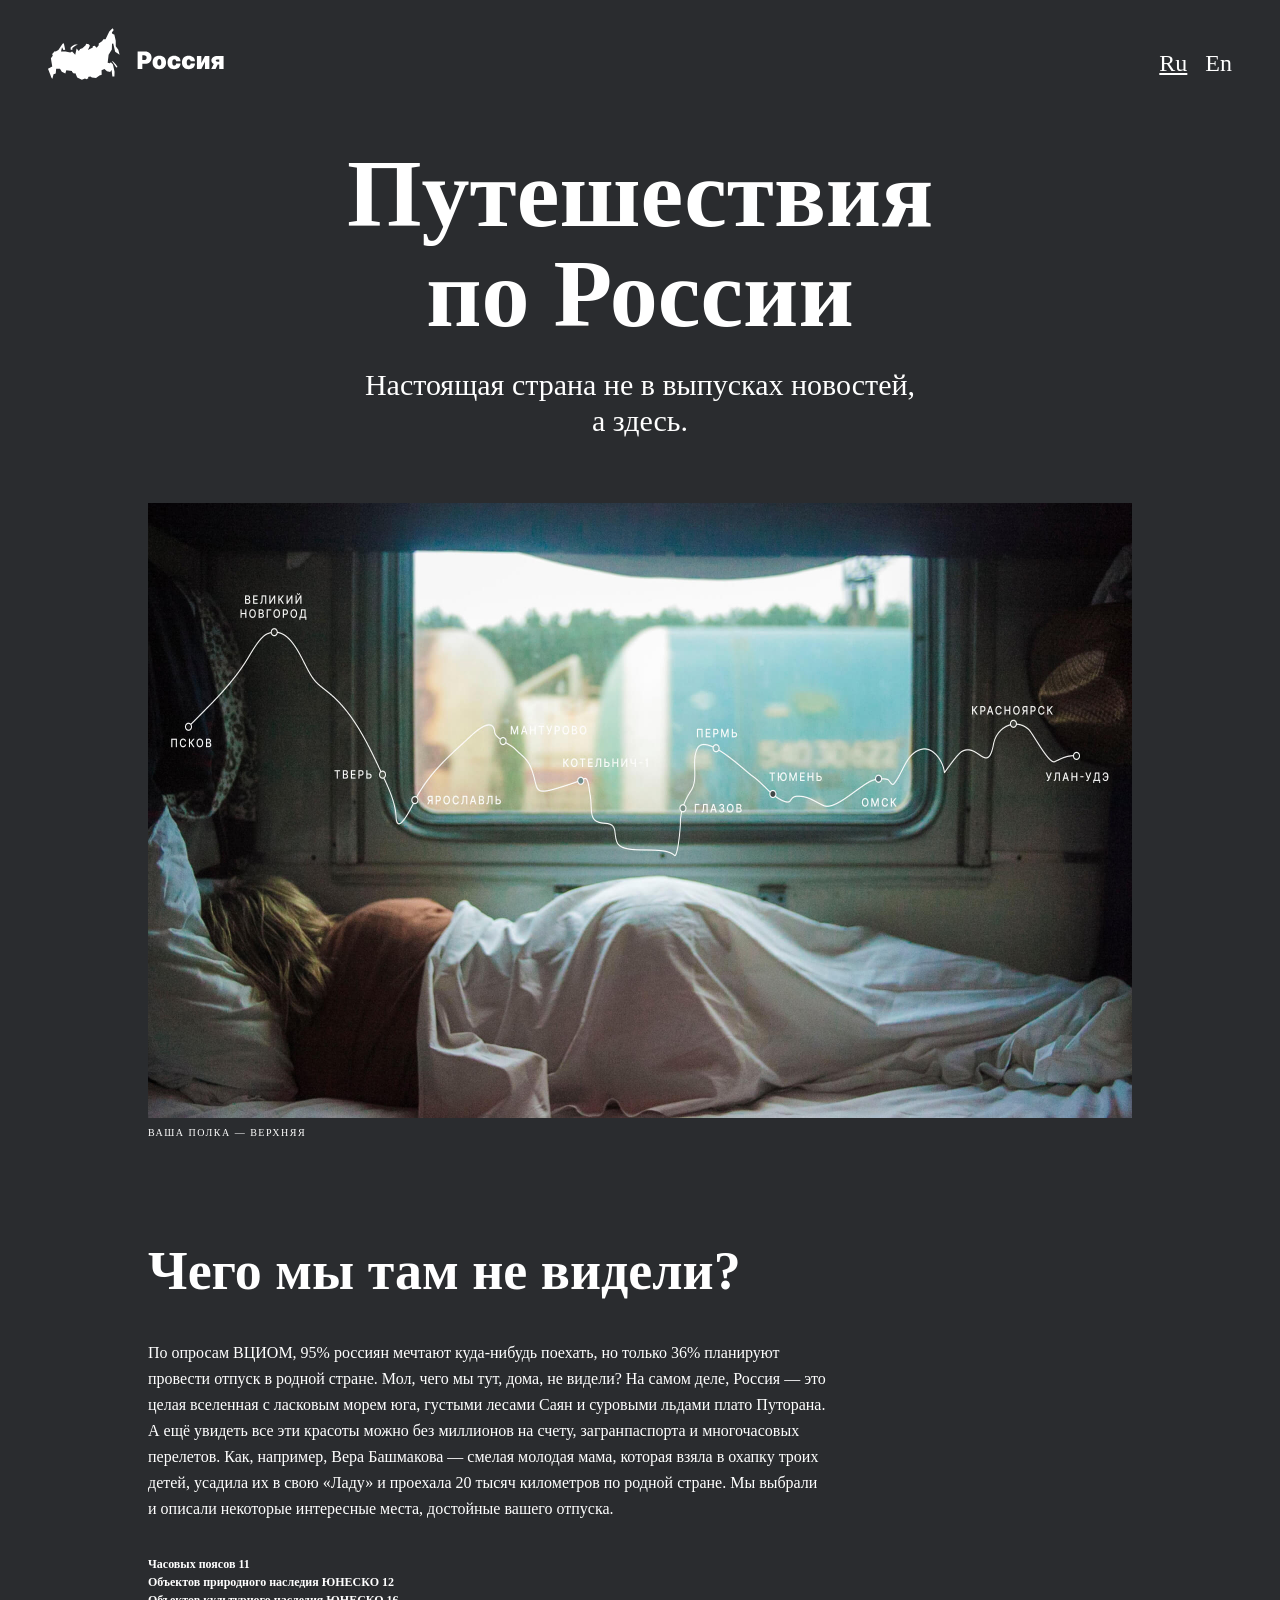
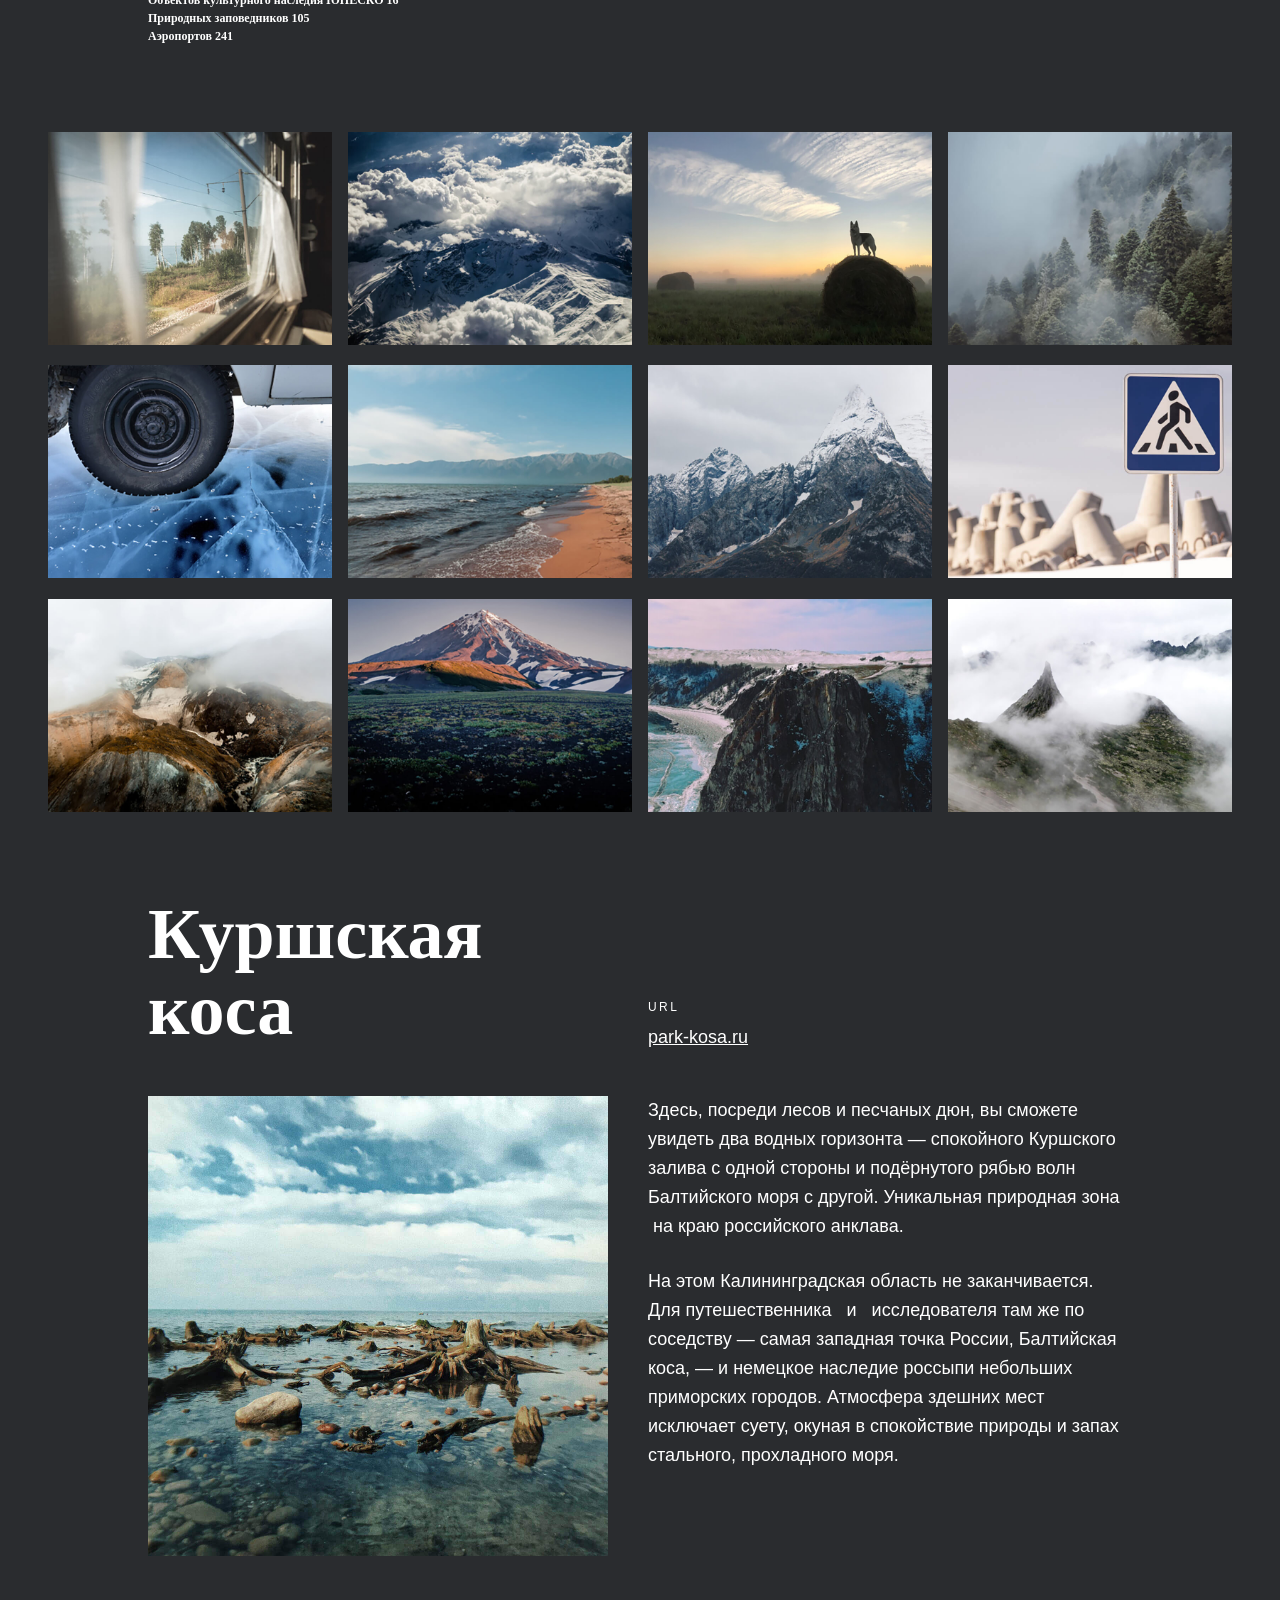
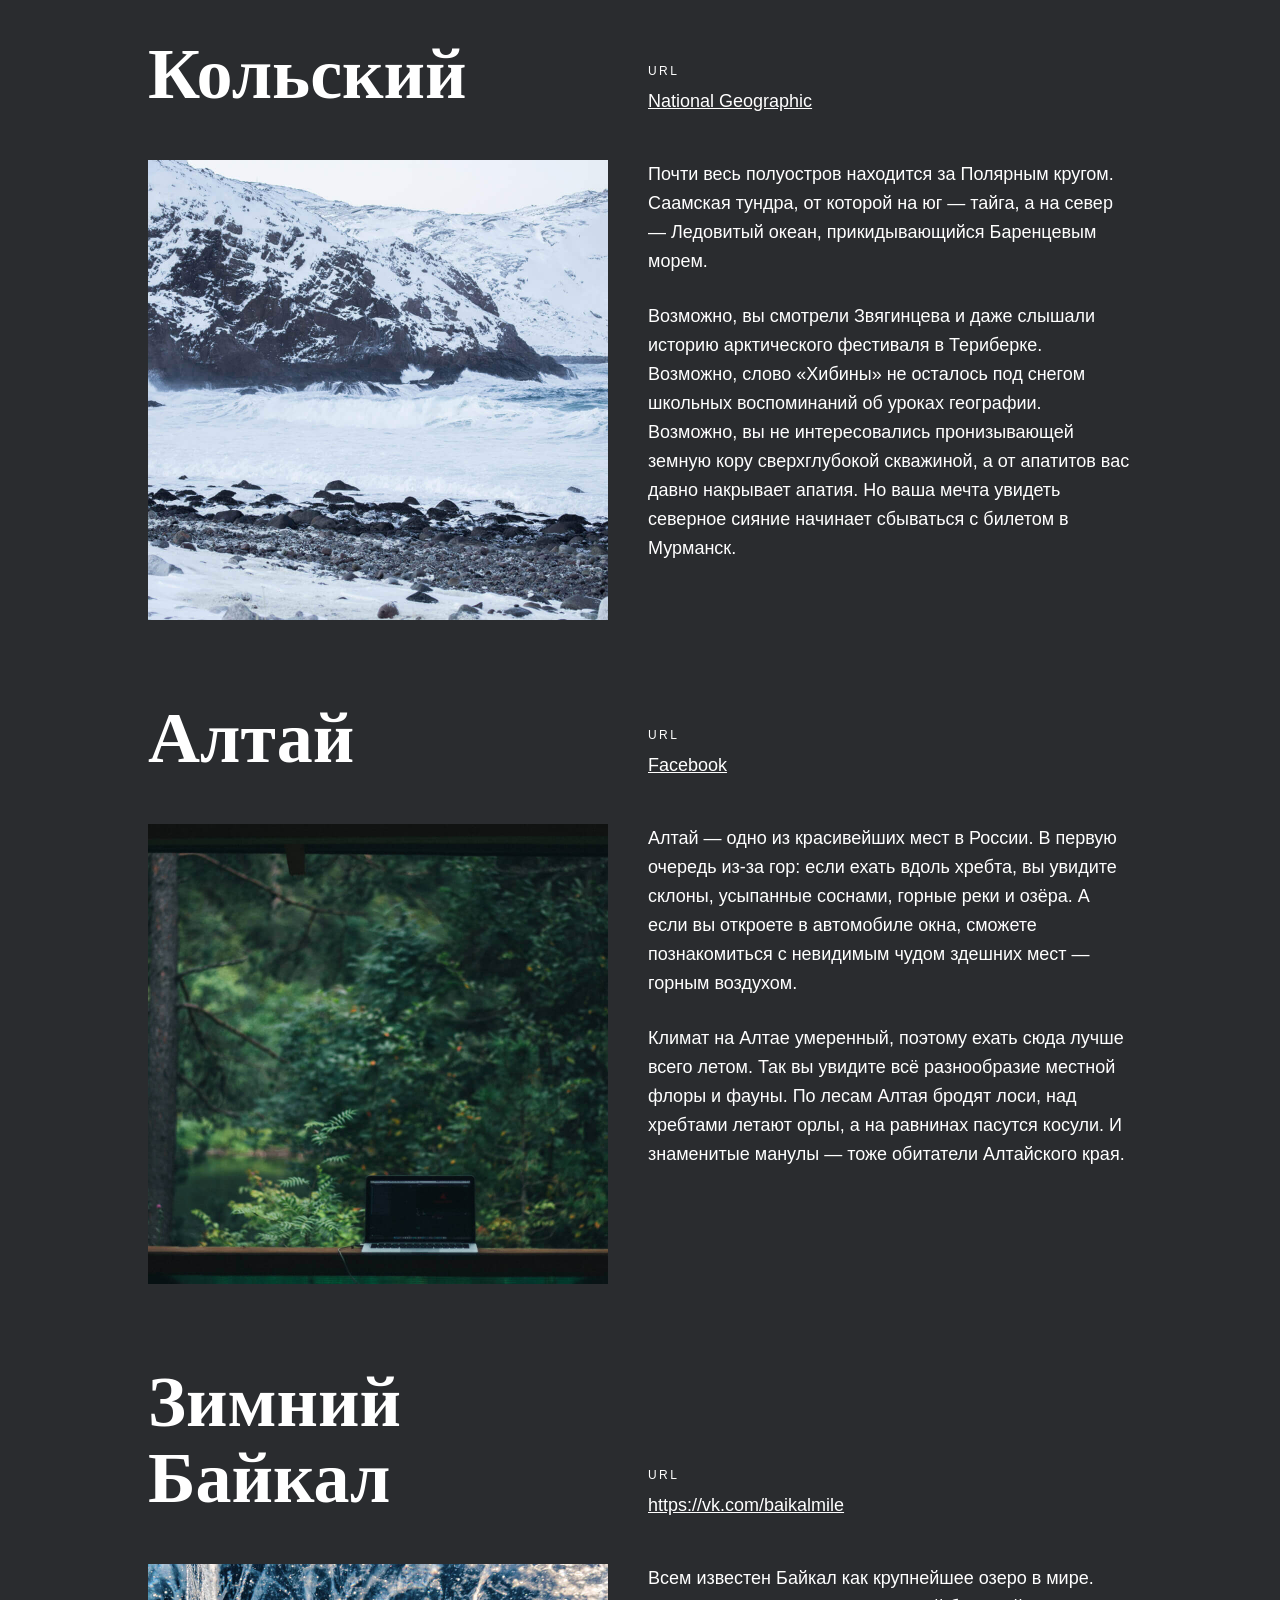
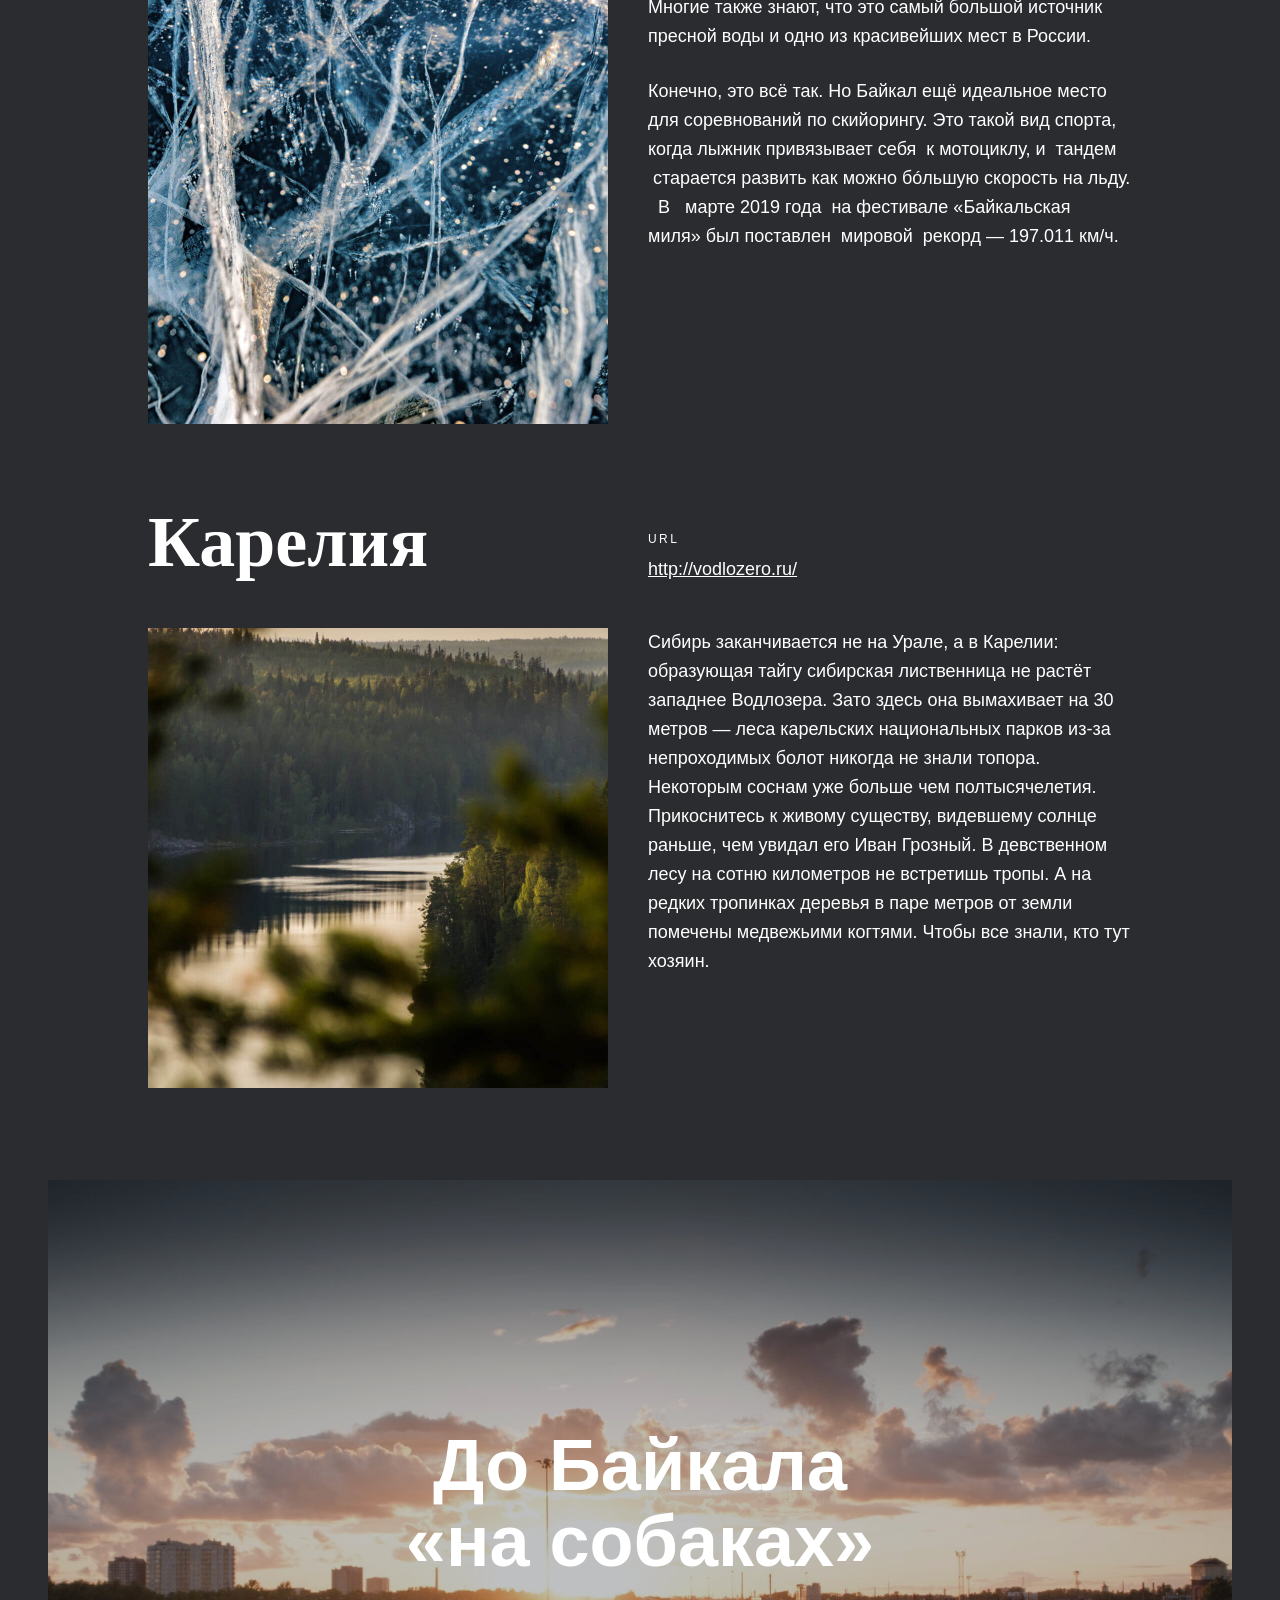
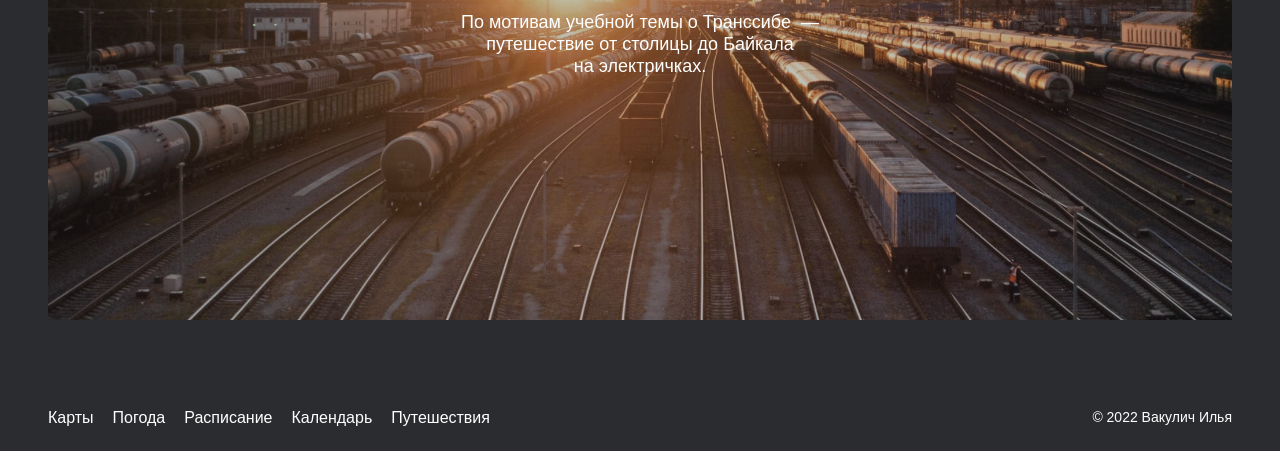
==== index.html @ e418c9c5 "Perenes" ====
<!DOCTYPE html>
<html lang="ru">
<head>
  <meta charset="UTF-8">
  <meta name="viewport" content="width=device-width, initial-scale=1.0">
  <title>Путешествия по России</title>
  <link rel="stylesheet" href="./styles/normalize.css">
  <link rel="stylesheet" href="./pages/index.css">
</head>
<body class="page">
  <header class="header">
    <img class="header__logo" alt="Лого" src="./images/header-logo.svg">
    <p class="header__lang-link header__lang-link_activate">Ru</p>
    <p class="header__lang-link">En</p>
  </header>
  <div class="lead">
    <h1 class="lead__title">Путешествия по&nbsp;России</h1>
    <h2 class="lead__subtitle">Настоящая страна не&nbsp;в&nbsp;выпусках новостей, а&nbsp;здесь.</h2>
    <img  class="lead__image" alt="Женщина в плацкарте" src="./images/lead-polka.jpg">
    <p class="lead__caption">ваша полка — верхняя</p>
  </div>
  <div class="intro">
    <h2 class="intro__title">Чего мы&nbsp;там не&nbsp;видели?</h2>
    <p class="intro__text">
      По&nbsp;опросам ВЦИОМ, 95% россиян мечтают куда-нибудь поехать, но&nbsp;только&nbsp;36% планируют провести отпуск в&nbsp;родной стране. Мол, чего мы&nbsp;тут, дома, не&nbsp;видели? На&nbsp;самом деле, Россия&nbsp;&mdash; это целая
      вселенная с&nbsp;ласковым морем юга, густыми лесами Саян и&nbsp;суровыми льдами плато Путорана. А&nbsp;ещё увидеть все эти красоты можно без миллионов на&nbsp;счету, загранпаспорта и&nbsp;многочасовых перелетов. Как, например, Вера Башмакова&nbsp;&mdash; смелая молодая мама, которая взяла в&nbsp;охапку троих детей,
      усадила их&nbsp;в&nbsp;свою &laquo;Ладу&raquo; и&nbsp;проехала 20&nbsp;тысяч километров по&nbsp;родной стране. Мы&nbsp;выбрали и&nbsp;описали некоторые интересные места, достойные вашего отпуска.
    </p>
    <ul class="intro__list">
      <li><span class="intro__list intro__list_bold">Часовых поясов</span> 11</li>
      <li><span class="intro__list  intro__list_bold">Объектов природного наследия ЮНЕСКО</span> 12</li>
      <li><span class="intro__list  intro__list_bold">Объектов культурного наследия ЮНЕСКО</span> 16</li>
      <li><span class="intro__list  intro__list_bold">Природных заповедников</span> 105</li>
      <li><span class="intro__list  intro__list_bold">Аэропортов</span> 241</li>
    </ul>
  </div>
  <section>
    <ul class="photo-grid">
    <li>
      <img class="photo-grid__item" alt="Вид из окна" src="./images/photo-grid-train.jpg">
    </li>
    <li>
      <img class="photo-grid__item" alt="Горы" src="./images/photo-grid-atharva-tulsi.jpg">
    </li>
    <li>
      <img class="photo-grid__item" alt="Пёс на сене" src="./images/photo-grid-tuman.jpg">
    </li>
    <li>
      <img class="photo-grid__item" alt="Деревья в тумане" src="./images/photo-grid-sochi.jpg">
    </li>
    <li>
      <img class="photo-grid__item" alt="Колесо на льду" src="./images/photo-grid-arisa.jpg">
    </li>
    <li>
      <img class="photo-grid__item" alt="Пляж" src="./images/photo-grid-baikal.jpg">
    </li>
    <li>
      <img class="photo-grid__item" alt="Снежные горы" src="./images/photo-grid-elbrus.jpg">
    </li>
    <li>
      <img class="photo-grid__item" alt="Знак" src="./images/photo-grid-kondratiev.jpg">
    </li>
    <li>
      <img class="photo-grid__item" alt="Равнина в тумане" src="./images/photo-grid-kamchatka-1.jpg">
    </li>
    <li>
      <img class="photo-grid__item" alt="Вид на гору и плантацию" src="./images/photo-grid-kamchatka-2.jpg">
    </li>
    <li>
      <img class="photo-grid__item" alt="Гора с пляжем" src="./images/photo-grid-baikal-2.jpg">
    </li>
    <li>
      <img class="photo-grid__item" alt="Затуманеные горы" src="./images/photo-grid-ergaki.jpg">
    </li>
  </ul>
  </section>
  <section> 
    <ul class="places">       
      <li class="place">
        <h2 class="place__title">Куршская&nbsp; коса</h2>
        <img class="place__image" alt="Коса" src="./images/place-kosa.jpg">
        <div class="place__website">
          <p class="place__url-heading">
            URL
          </p>
          <a class="place__link" href="http://park-kosa.ru">park-kosa.ru</a>
        </div>
        <div class="place__paragraph">
        <p class="place__text">
          Здесь, посреди лесов и песчаных дюн, вы  сможете увидеть два водных горизонта &mdash; спокойного Куршского залива с  одной стороны 
          и  подёрнутого рябью волн Балтийского моря 
          с  другой. Уникальная природная зона &nbsp;на краю российского анклава.
        </p>
        <p class="place__text">
          На этом Калининградская область не  заканчивается.&nbsp; Для путешественника 
          &nbsp; и &nbsp; исследователя там  же по  соседству &mdash; самая западная точка России, Балтийская коса, &mdash; 
          и  немецкое наследие россыпи небольших приморских городов. Атмосфера здешних мест исключает суету, окуная в  спокойствие природы 
          и  запах стального, прохладного моря.
        </p>
        </div>
      </li>
      <li class="place">
        <h2 class="place__title">Кольский</h2>
        <img class="place__image" alt="Кольский" src="./images/place-kolsky.jpg">
        <div class="place__website">
          <p class="place__url-heading">
            URL
          </p>
          <a class="place__link" href="https://yourshot.nationalgeographic.com/photos/?keywords=kolskiy">National Geographic</a>
        </div>
        <div class="place__paragraph">
        <p class="place__text">
          Почти весь полуостров находится за Полярным кругом. Саамская тундра, от которой на юг &mdash; 
          тайга, а на север &mdash; Ледовитый океан, прикидывающийся Баренцевым морем.
        </p>
        <p class="place__text">
          Возможно, вы смотрели Звягинцева и даже слышали историю арктического фестиваля в Териберке.
          Возможно, слово &laquo;Хибины&raquo; не осталось под снегом школьных воспоминаний об уроках географии.
          Возможно, вы не интересовались пронизывающей земную кору сверхглубокой скважиной, а от апатитов вас давно накрывает апатия.
          Но ваша мечта увидеть северное сияние начинает сбываться с билетом
          в Мурманск.
        </p>
        </div>
      </li>
      <li class="place">
        <h2 class="place__title">Алтай</h2>
        <img class="place__image" alt="Алтай" src="./images/place-altai.jpg">
        <div class="place__website">
        <p class="place__url-heading">
      URL
        </p>
        <a class="place__link" href="https://www.facebook.com/vera.bashmakova/posts/10156011613718822">Facebook</a>
      </div>
      <div class="place__paragraph">
        <p class="place__text">
          Алтай &mdash; одно из красивейших мест в России. 
          В первую очередь из-за гор: если ехать вдоль хребта, вы увидите склоны, усыпанные соснами, горные реки и озёра.
          А если вы откроете в автомобиле окна, сможете познакомиться с невидимым чудом здешних мест &mdash; горным воздухом.
        </p>
        <p class="place__text">
          Климат на Алтае умеренный, поэтому ехать сюда лучше всего летом.
          Так вы увидите всё разнообразие местной флоры и фауны. По лесам Алтая бродят лоси, над хребтами летают орлы, а на равнинах пасутся косули.
          И знаменитые манулы &mdash; тоже обитатели Алтайского края.
        </p>
      </div>
      </li>
      <li class="place">
        <h2 class="place__title">Зимний Байкал</h2>
        <img class="place__image" alt="Зимний Байкал" src="./images/place-winter-baikal.jpg">
        <div class="place__website">
          <p class="place__url-heading">
            URL
          </p>
          <a class="place__link" href="https://vk.com/baikalmile">https://vk.com/baikalmile</a>
        </div>
        <div class="place__paragraph">
        <p class="place__text">
          Всем известен Байкал как крупнейшее озеро 
          в мире. Многие также знают, что это самый большой источник пресной воды и одно 
          из красивейших мест в России.
        </p>
        <p class="place__text">
          Конечно, это всё так. Но Байкал ещё идеальное место для соревнований по скийорингу.
          Это такой вид спорта, когда лыжник привязывает себя&nbsp; к мотоциклу, и &nbsp;тандем &nbsp;старается развить как можно б&oacute;льшую скорость на льду.
          &nbsp; В &nbsp; марте 2019 года &nbsp;на фестивале &laquo;Байкальская&nbsp; миля&raquo; был поставлен &nbsp;мировой&nbsp; рекорд &mdash; 197.011 км/ч.
        </p>
        </div>
      </li>
      <li class="place">
        <h2 class="place__title">Карелия</h2>
        <img class="place__image" alt="Карелия" src="./images/place-karelia.jpg">
        <div class="place__website">
          <p class="place__url-heading">
           URL
        </p>
        <a class="place__link" href="http://vodlozero.ru">http://vodlozero.ru/</a>
        </div>
        <div class="place__paragraph">
        <p class="place__text">
          Сибирь заканчивается не на Урале, а в Карелии: образующая тайгу сибирская лиственница не растёт западнее Водлозера. Зато здесь она вымахивает на 30 метров &mdash; леса карельских национальных парков из-за непроходимых болот никогда не знали топора. Некоторым соснам уже больше чем полтысячелетия. Прикоснитесь к живому существу, видевшему солнце раньше, чем увидал его Иван Грозный. 
          В девственном лесу на сотню километров не встретишь тропы. А на редких тропинках деревья 
          в паре метров от земли помечены медвежьими когтями. Чтобы все знали, кто тут хозяин.
        </p>
        </div>
      </li>
    </ul>
  </section>
  <section class="cover">
    <h2 class="cover__title">
      <a class="cover__link" href="https://stampsy.com/na-elektrichkakh-do-baikala">
      До&nbsp;Байкала &laquo;на&nbsp;собаках&raquo;</a>
    </h2>
    <p class="cover__subtitle">
      По&nbsp;мотивам учебной темы о&nbsp;Транссибе&nbsp; &mdash;путешествие от&nbsp;столицы до&nbsp;Байкала на&nbsp;электричках.
    </p>
  </section>
  <footer>
    <nav class="footer">
        <a class="footer__link" href="https://yandex.ru/maps">Карты</a>
        <a class="footer__link" href="https://yandex.ru/pogoda">Погода</a>
        <a class="footer__link" href="https://rasp.yandex.ru">Расписание</a>
        <a class="footer__link" href="https://calendar.yandex.ru">Календарь</a>
        <a class="footer__link" href="https://travel.yandex.ru">Путешествия</a>
        <p class="footer__copyright">&copy; 2022 Вакулич Илья</p>
    </nav>
  </footer>
</body>
</html>
---- pages/index.css ----
@import url(../vendor/normalize.css);
@import url(../fonts/fonts.css);
@import url(../blocks/page/page.css);
@import url(../blocks/header/header.css);
@import url(../blocks/header/__logo/header__logo.css);
@import url(../blocks/header/__lang-link/header__lang-link.css);
@import url(../blocks/lead/lead.css);
@import url(../blocks/lead/__title/lead__title.css);
@import url(../blocks/lead/__subtitle/lead__subtitle.css);
@import url(../blocks/lead/__image/lead__image.css);
@import url(../blocks/lead/__caption/lead__caption.css);
@import url(../blocks/intro/intro.css);
@import url(../blocks/intro/__list/intro__list.css);
@import url(../blocks/intro/__list/_bold/intro__list_bold.css);
@import url(../blocks/intro/__text/intro__text.css);
@import url(../blocks/intro/__title/intro__title.css);
@import url(../blocks/photo-grid/photo-grid.css);
@import url(../blocks/photo-grid/__item/photo-grid__item.css);
@import url(../blocks/places/places.css);
@import url(../blocks/places/place/place.css);
@import url(../blocks/places/place/__title/place__title.css);
@import url(../blocks/places/place/__website/place__website.css);
@import url(../blocks/places/place/__url-heading/place__url-heading.css);
@import url(../blocks/places/place/__link/place__link.css);
@import url(../blocks/places/place/__paragraph/place__paragraph.css);
@import url(../blocks/places/place/__text/place__text.css);
@import url(../blocks/places/place/__image/place__image.css);
@import url(../blocks/cover/cover.css);
@import url(../blocks/cover/__title/cover__title.css);
@import url(../blocks/cover/__subtitle/cover__subtitle.css);
@import url(../blocks/cover/__link/cover__link.css);
@import url(../blocks/footer/footer.css);
@import url(../blocks/footer/__copyright/footer__copyright.css);
@import url(../blocks/footer/__link/footer__link.css);
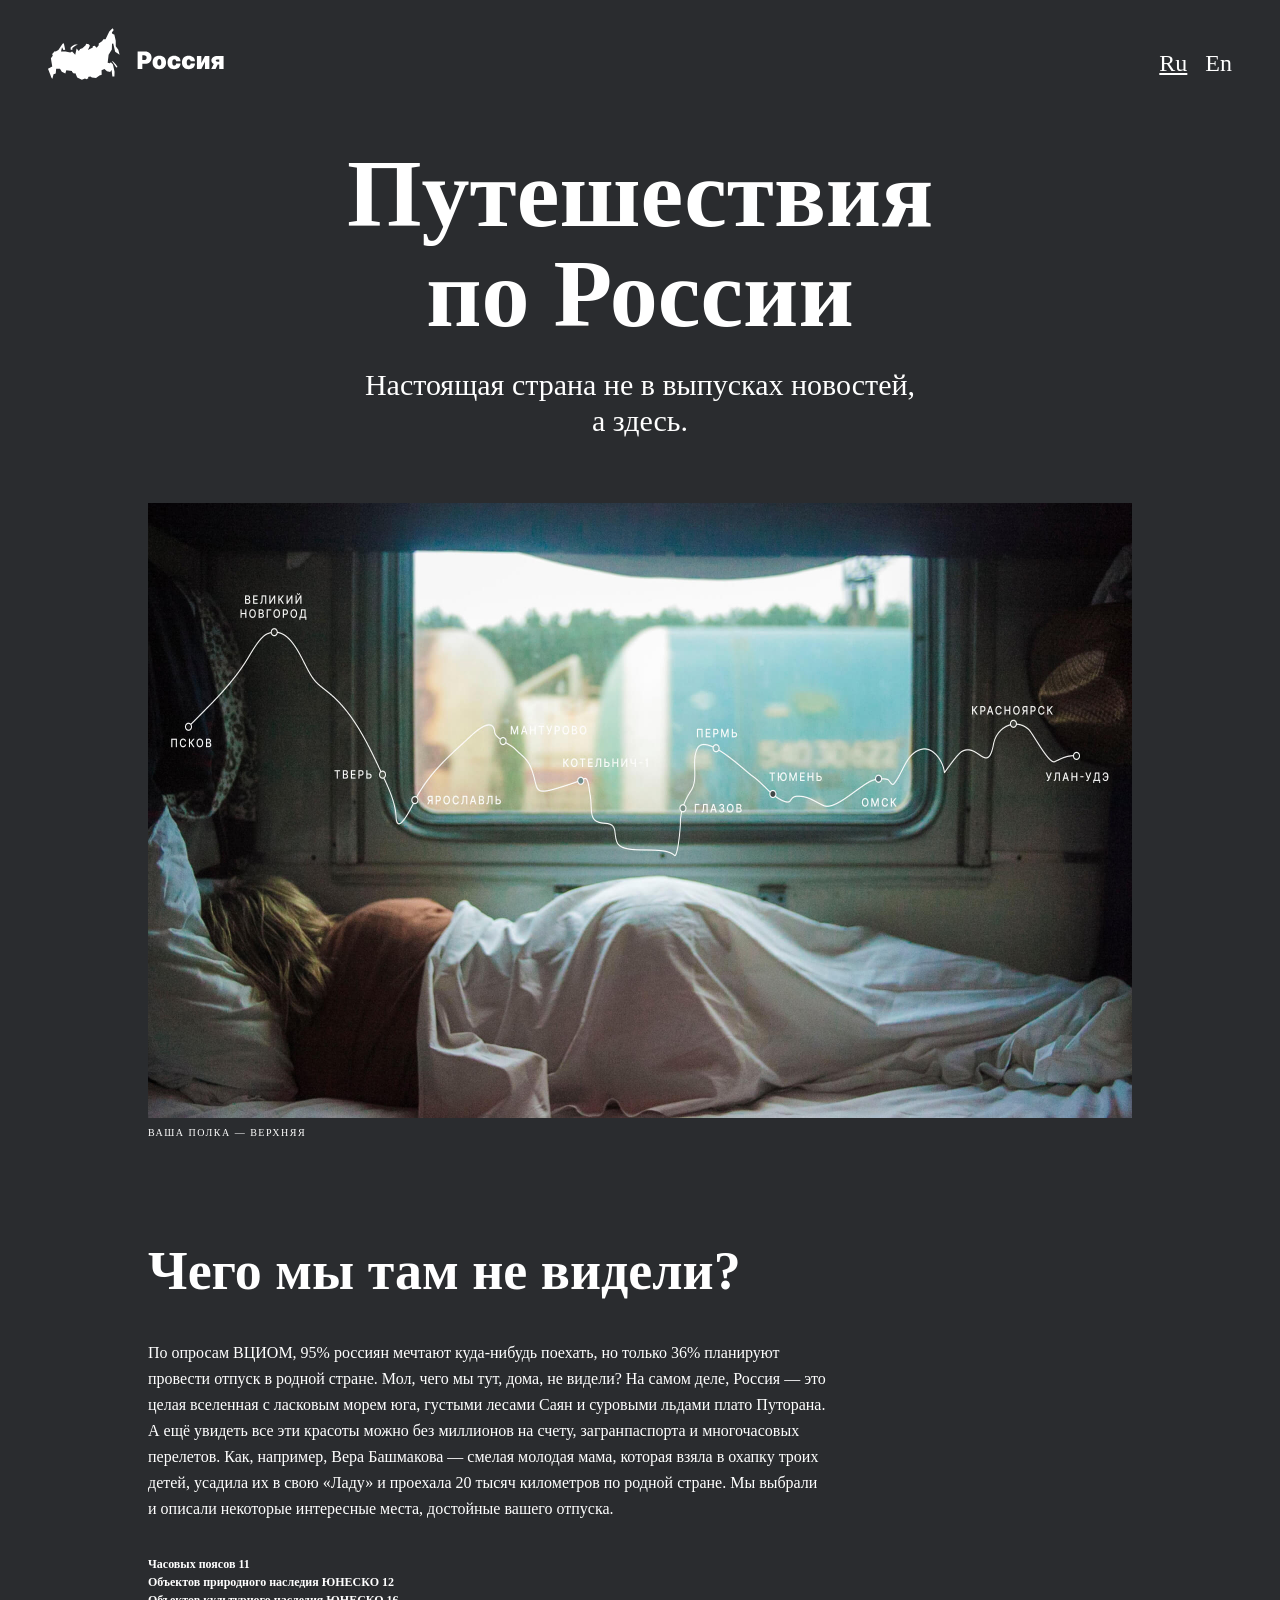
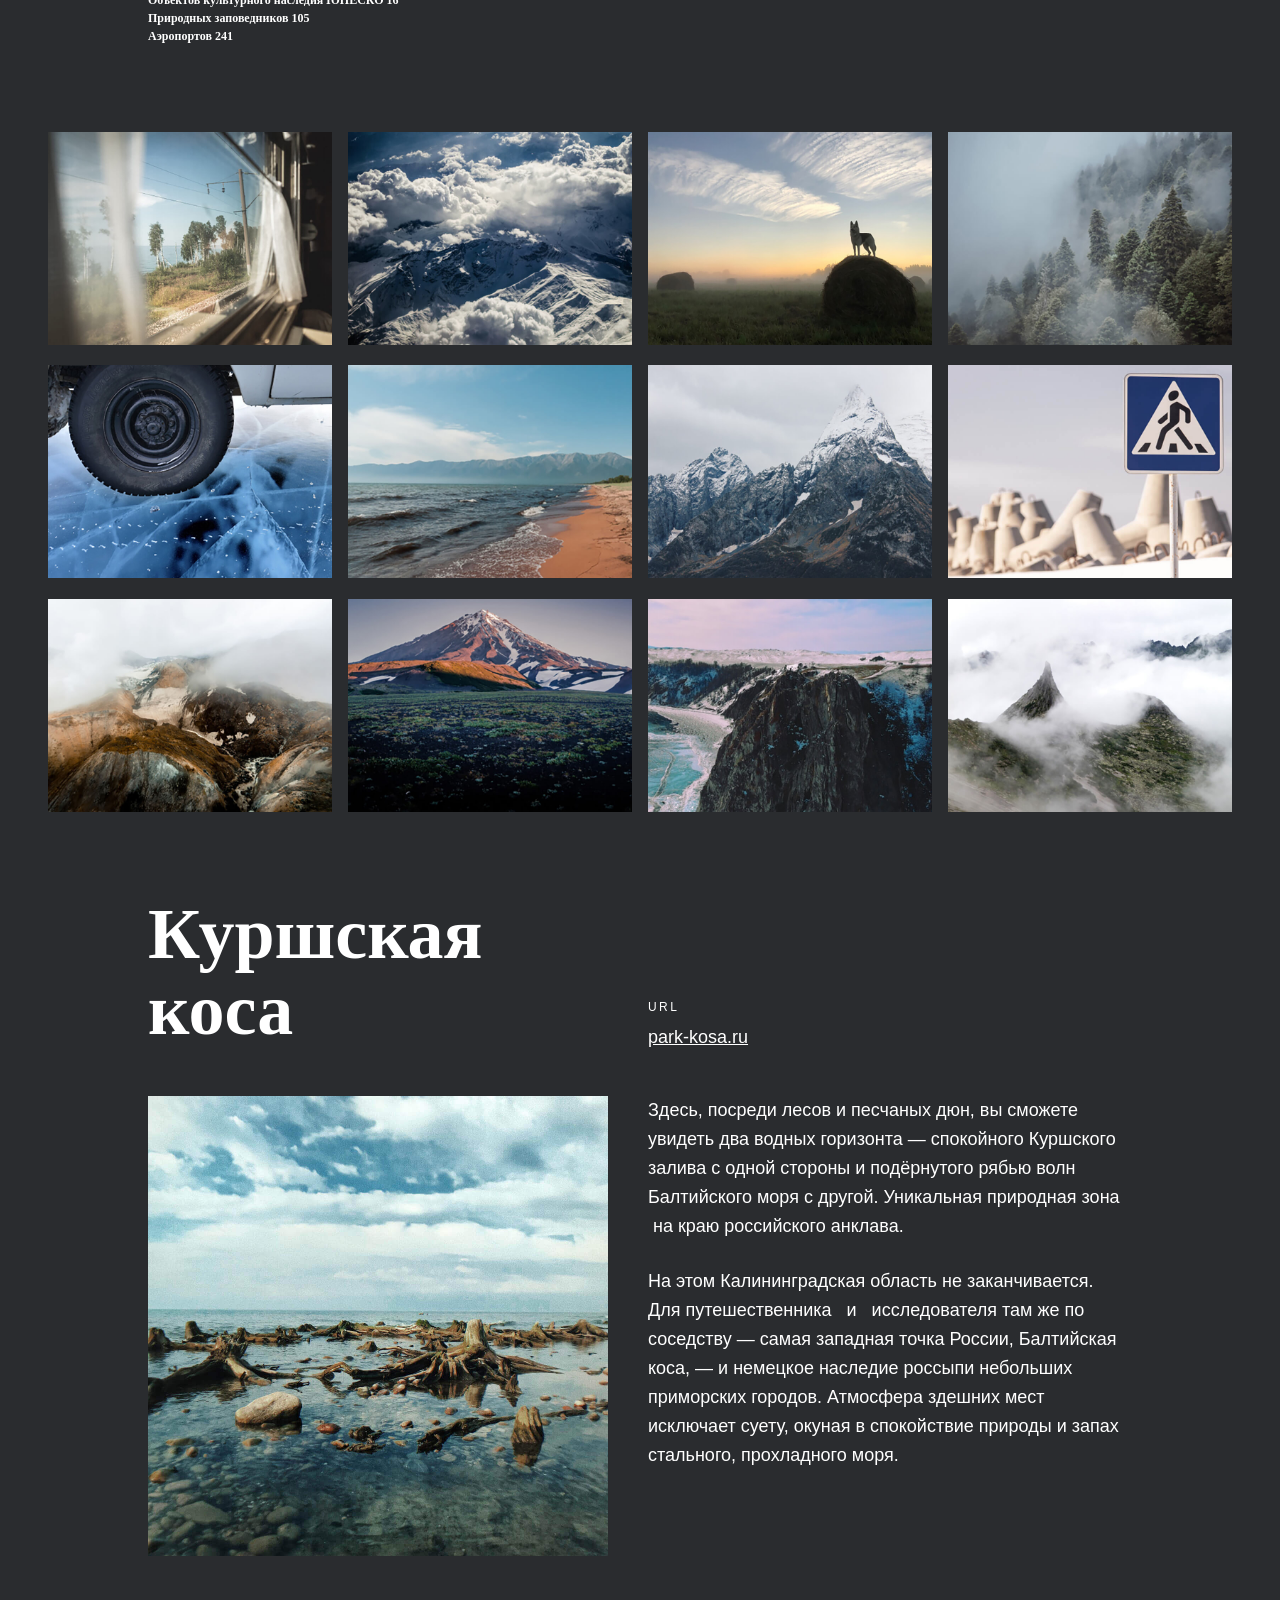
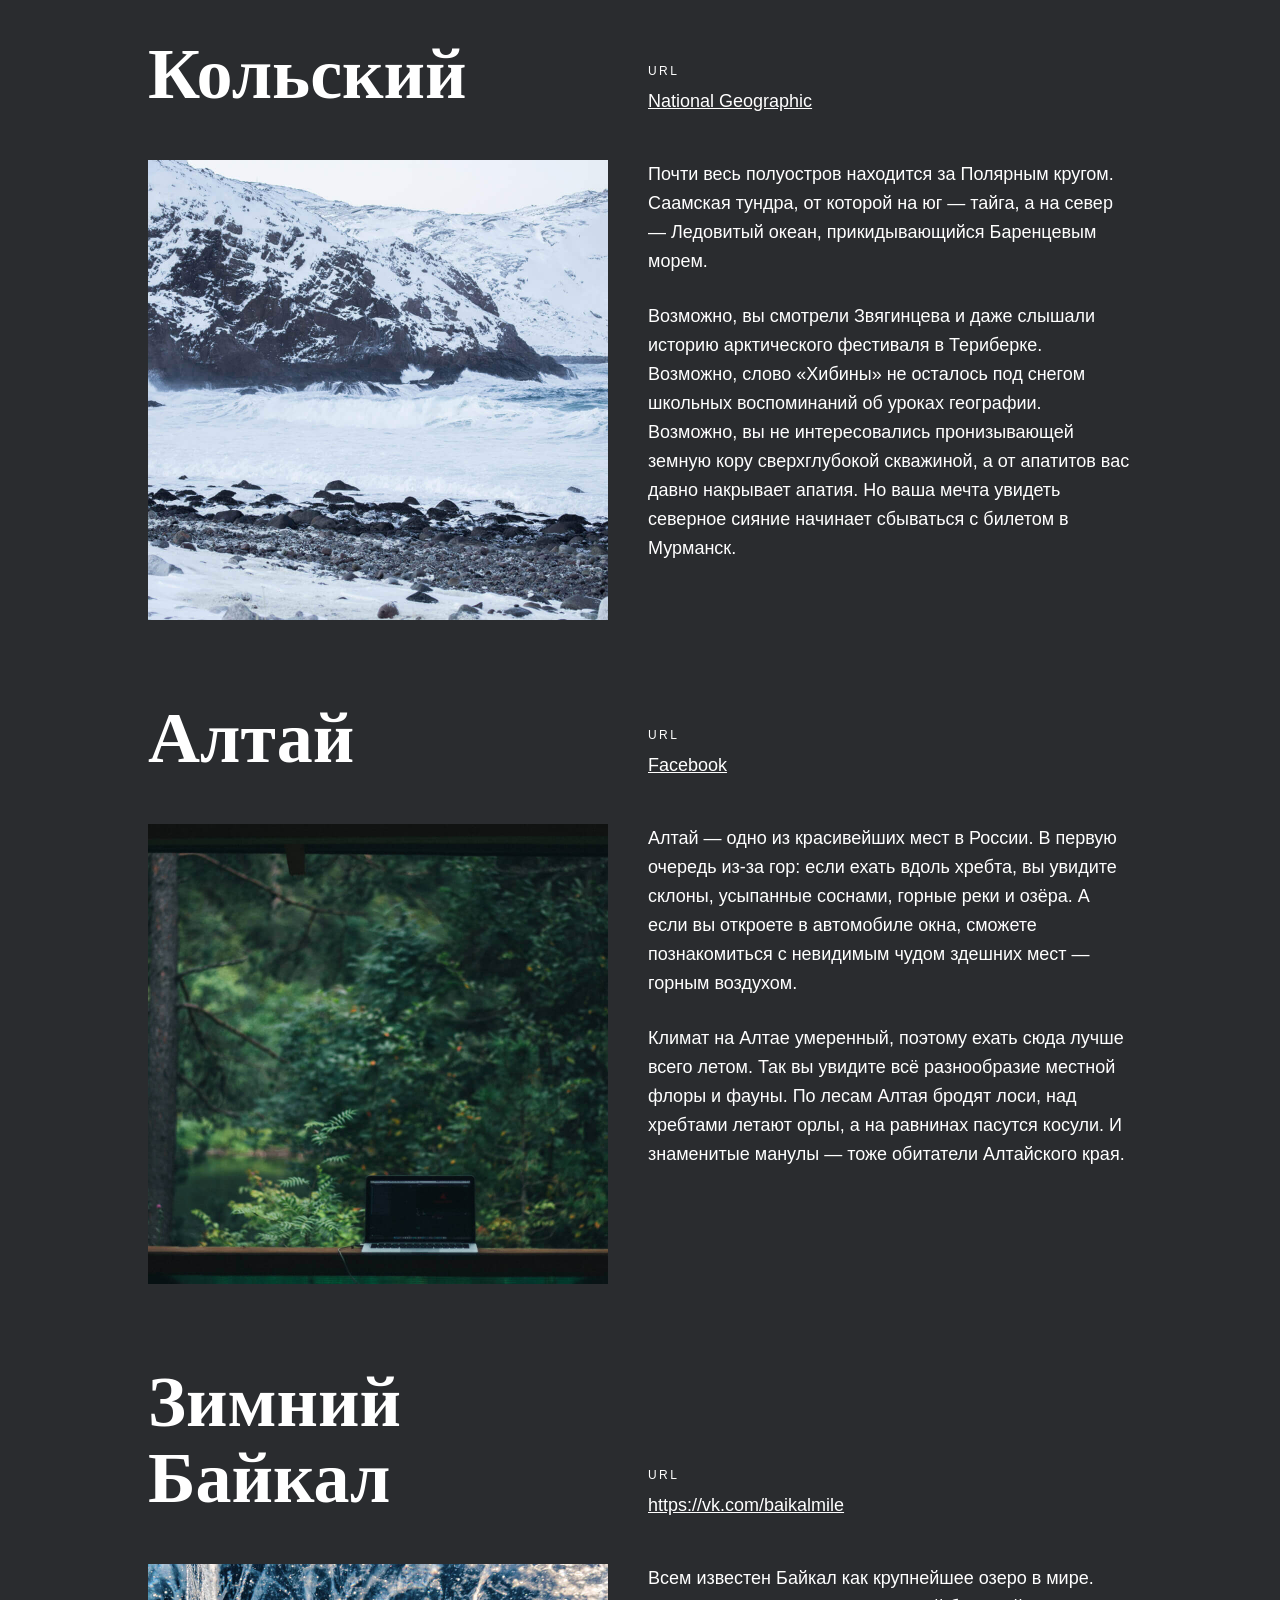
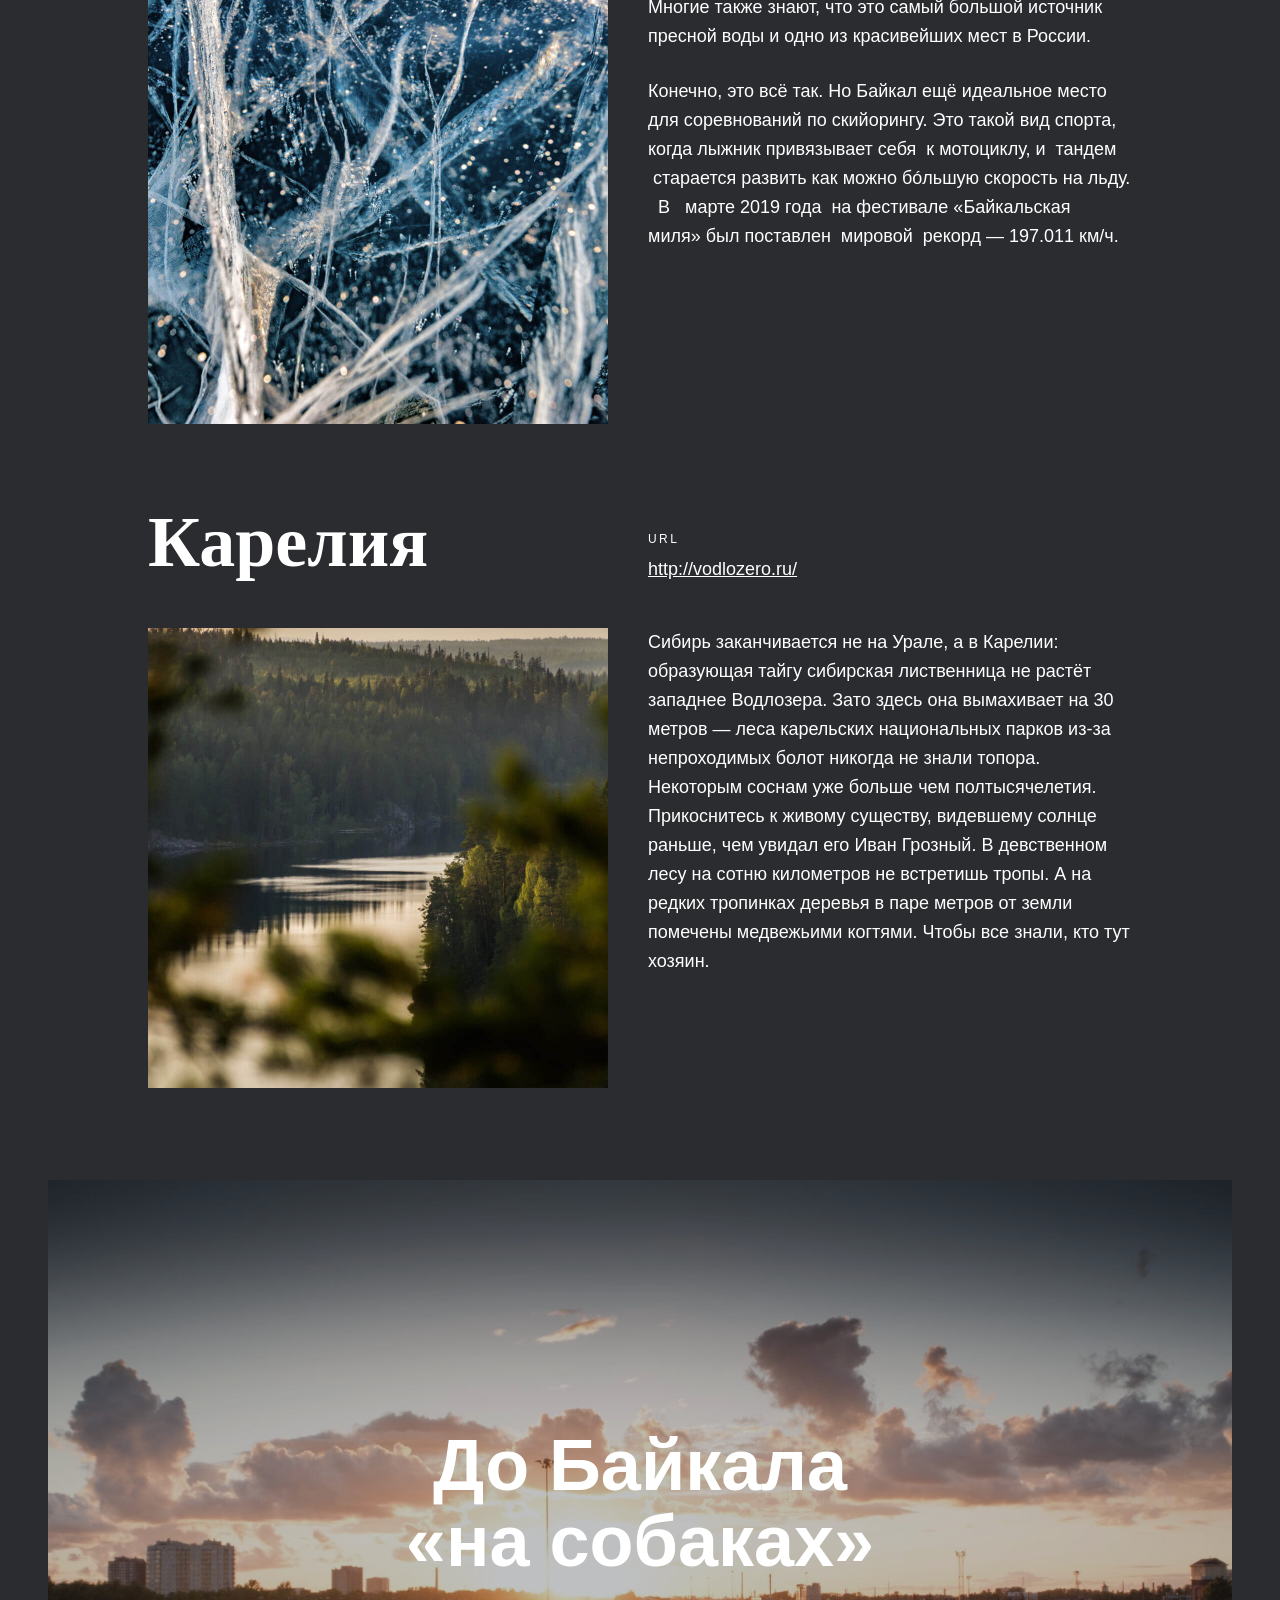
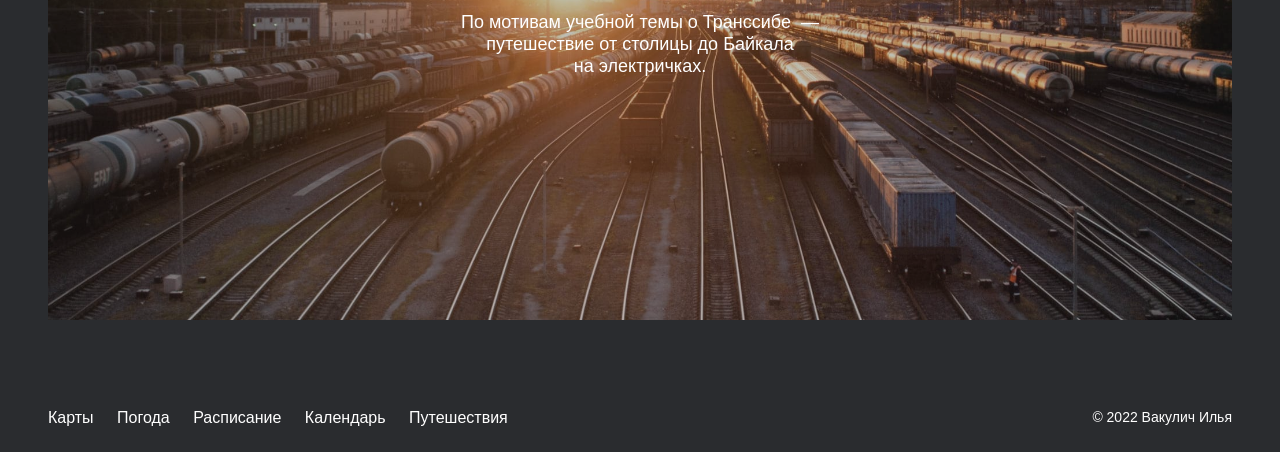
==== commit 76cfafc1: "done" ====
--- a/index.html
+++ b/index.html
@@ -4,205 +4,207 @@
   <meta charset="UTF-8">
   <meta name="viewport" content="width=device-width, initial-scale=1.0">
   <title>Путешествия по России</title>
-  <link rel="stylesheet" href="./styles/normalize.css">
+  <link rel="stylesheet" href="./vendor/normalize.css">
   <link rel="stylesheet" href="./pages/index.css">
 </head>
 <body class="page">
-  <header class="header">
-    <img class="header__logo" alt="Лого" src="./images/header-logo.svg">
-    <p class="header__lang-link header__lang-link_activate">Ru</p>
-    <p class="header__lang-link">En</p>
-  </header>
-  <div class="lead">
-    <h1 class="lead__title">Путешествия по&nbsp;России</h1>
-    <h2 class="lead__subtitle">Настоящая страна не&nbsp;в&nbsp;выпусках новостей, а&nbsp;здесь.</h2>
-    <img  class="lead__image" alt="Женщина в плацкарте" src="./images/lead-polka.jpg">
+  <main>
+    <header class="header">
+      <img class="header__logo" alt="Лого" src="./images/header-logo.svg">
+      <a href="#" class="header__lang-link header__lang-link_activate">Ru</a>
+      <a href="#" class="header__lang-link ">En</a>
+    </header>
+    <section class="lead">
+      <h1 class="lead__title">Путешествия по&nbsp;России</h1>
+      <p class="lead__subtitle">Настоящая страна не&nbsp;в&nbsp;выпусках новостей, а&nbsp;здесь.</p>
+      <img  class="lead__image" alt="Женщина в плацкарте" src="./images/lead-polka.jpg">
     <p class="lead__caption">ваша полка — верхняя</p>
-  </div>
-  <div class="intro">
-    <h2 class="intro__title">Чего мы&nbsp;там не&nbsp;видели?</h2>
-    <p class="intro__text">
-      По&nbsp;опросам ВЦИОМ, 95% россиян мечтают куда-нибудь поехать, но&nbsp;только&nbsp;36% планируют провести отпуск в&nbsp;родной стране. Мол, чего мы&nbsp;тут, дома, не&nbsp;видели? На&nbsp;самом деле, Россия&nbsp;&mdash; это целая
-      вселенная с&nbsp;ласковым морем юга, густыми лесами Саян и&nbsp;суровыми льдами плато Путорана. А&nbsp;ещё увидеть все эти красоты можно без миллионов на&nbsp;счету, загранпаспорта и&nbsp;многочасовых перелетов. Как, например, Вера Башмакова&nbsp;&mdash; смелая молодая мама, которая взяла в&nbsp;охапку троих детей,
-      усадила их&nbsp;в&nbsp;свою &laquo;Ладу&raquo; и&nbsp;проехала 20&nbsp;тысяч километров по&nbsp;родной стране. Мы&nbsp;выбрали и&nbsp;описали некоторые интересные места, достойные вашего отпуска.
-    </p>
-    <ul class="intro__list">
-      <li><span class="intro__list intro__list_bold">Часовых поясов</span> 11</li>
-      <li><span class="intro__list  intro__list_bold">Объектов природного наследия ЮНЕСКО</span> 12</li>
-      <li><span class="intro__list  intro__list_bold">Объектов культурного наследия ЮНЕСКО</span> 16</li>
-      <li><span class="intro__list  intro__list_bold">Природных заповедников</span> 105</li>
-      <li><span class="intro__list  intro__list_bold">Аэропортов</span> 241</li>
+    </section>
+    <section class="intro">
+      <h2 class="intro__title">Чего мы&nbsp;там не&nbsp;видели?</h2>
+      <p class="intro__text">
+        По&nbsp;опросам ВЦИОМ, 95% россиян мечтают куда-нибудь поехать, но&nbsp;только&nbsp;36% планируют провести отпуск в&nbsp;родной стране. Мол, чего мы&nbsp;тут, дома, не&nbsp;видели? На&nbsp;самом деле, Россия&nbsp;&mdash; это целая
+        вселенная с&nbsp;ласковым морем юга, густыми лесами Саян и&nbsp;суровыми льдами плато Путорана. А&nbsp;ещё увидеть все эти красоты можно без миллионов на&nbsp;счету, загранпаспорта и&nbsp;многочасовых перелетов. Как, например, Вера Башмакова&nbsp;&mdash; смелая молодая мама, которая взяла в&nbsp;охапку троих детей,
+        усадила их&nbsp;в&nbsp;свою &laquo;Ладу&raquo; и&nbsp;проехала 20&nbsp;тысяч километров по&nbsp;родной стране. Мы&nbsp;выбрали и&nbsp;описали некоторые интересные места, достойные вашего отпуска.
+      </p>
+      <ul class="intro__list">
+        <li><span class="intro__list intro__list_bold">Часовых поясов</span> 11</li>
+        <li><span class="intro__list  intro__list_bold">Объектов природного наследия ЮНЕСКО</span> 12</li>
+        <li><span class="intro__list  intro__list_bold">Объектов культурного наследия ЮНЕСКО</span> 16</li>
+        <li><span class="intro__list  intro__list_bold">Природных заповедников</span> 105</li>
+        <li><span class="intro__list  intro__list_bold">Аэропортов</span> 241</li>
+      </ul>
+    </section>
+    <section>
+      <ul class="photo-grid">
+      <li>
+        <img class="photo-grid__item" alt="Вид из окна" src="./images/photo-grid-train.jpg">
+      </li>
+      <li>
+        <img class="photo-grid__item" alt="Горы" src="./images/photo-grid-atharva-tulsi.jpg">
+      </li>
+      <li>
+        <img class="photo-grid__item" alt="Пёс на сене" src="./images/photo-grid-tuman.jpg">
+      </li>
+      <li>
+        <img class="photo-grid__item" alt="Деревья в тумане" src="./images/photo-grid-sochi.jpg">
+      </li>
+      <li>
+        <img class="photo-grid__item" alt="Колесо на льду" src="./images/photo-grid-arisa.jpg">
+      </li>
+      <li>
+        <img class="photo-grid__item" alt="Пляж" src="./images/photo-grid-baikal.jpg">
+      </li>
+      <li>
+        <img class="photo-grid__item" alt="Снежные горы" src="./images/photo-grid-elbrus.jpg">
+      </li>
+      <li>
+        <img class="photo-grid__item" alt="Знак" src="./images/photo-grid-kondratiev.jpg">
+      </li>
+      <li>
+        <img class="photo-grid__item" alt="Равнина в тумане" src="./images/photo-grid-kamchatka-1.jpg">
+      </li>
+      <li>
+        <img class="photo-grid__item" alt="Вид на гору и плантацию" src="./images/photo-grid-kamchatka-2.jpg">
+      </li>
+      <li>
+        <img class="photo-grid__item" alt="Гора с пляжем" src="./images/photo-grid-baikal-2.jpg">
+      </li>
+      <li>
+        <img class="photo-grid__item" alt="Затуманеные горы" src="./images/photo-grid-ergaki.jpg">
+      </li>
     </ul>
-  </div>
-  <section>
-    <ul class="photo-grid">
-    <li>
-      <img class="photo-grid__item" alt="Вид из окна" src="./images/photo-grid-train.jpg">
-    </li>
-    <li>
-      <img class="photo-grid__item" alt="Горы" src="./images/photo-grid-atharva-tulsi.jpg">
-    </li>
-    <li>
-      <img class="photo-grid__item" alt="Пёс на сене" src="./images/photo-grid-tuman.jpg">
-    </li>
-    <li>
-      <img class="photo-grid__item" alt="Деревья в тумане" src="./images/photo-grid-sochi.jpg">
-    </li>
-    <li>
-      <img class="photo-grid__item" alt="Колесо на льду" src="./images/photo-grid-arisa.jpg">
-    </li>
-    <li>
-      <img class="photo-grid__item" alt="Пляж" src="./images/photo-grid-baikal.jpg">
-    </li>
-    <li>
-      <img class="photo-grid__item" alt="Снежные горы" src="./images/photo-grid-elbrus.jpg">
-    </li>
-    <li>
-      <img class="photo-grid__item" alt="Знак" src="./images/photo-grid-kondratiev.jpg">
-    </li>
-    <li>
-      <img class="photo-grid__item" alt="Равнина в тумане" src="./images/photo-grid-kamchatka-1.jpg">
-    </li>
-    <li>
-      <img class="photo-grid__item" alt="Вид на гору и плантацию" src="./images/photo-grid-kamchatka-2.jpg">
-    </li>
-    <li>
-      <img class="photo-grid__item" alt="Гора с пляжем" src="./images/photo-grid-baikal-2.jpg">
-    </li>
-    <li>
-      <img class="photo-grid__item" alt="Затуманеные горы" src="./images/photo-grid-ergaki.jpg">
-    </li>
-  </ul>
-  </section>
-  <section> 
-    <ul class="places">       
-      <li class="place">
-        <h2 class="place__title">Куршская&nbsp; коса</h2>
-        <img class="place__image" alt="Коса" src="./images/place-kosa.jpg">
-        <div class="place__website">
+    </section>
+    <section> 
+      <ul class="places">       
+        <li class="place">
+          <h2 class="place__title">Куршская&nbsp; коса</h2>
+          <img class="place__image" alt="Коса" src="./images/place-kosa.jpg">
+          <div class="place__website">
+            <p class="place__url-heading">
+              URL
+            </p>
+            <a class="place__link" href="http://park-kosa.ru">park-kosa.ru</a>
+          </div>
+          <div class="place__paragraph">
+          <p class="place__text">
+            Здесь, посреди лесов и песчаных дюн, вы  сможете увидеть два водных горизонта &mdash; спокойного Куршского залива с  одной стороны 
+            и  подёрнутого рябью волн Балтийского моря 
+            с  другой. Уникальная природная зона &nbsp;на краю российского анклава.
+          </p>
+          <p class="place__text">
+            На этом Калининградская область не  заканчивается.&nbsp; Для путешественника 
+            &nbsp; и &nbsp; исследователя там  же по  соседству &mdash; самая западная точка России, Балтийская коса, &mdash; 
+            и  немецкое наследие россыпи небольших приморских городов. Атмосфера здешних мест исключает суету, окуная в  спокойствие природы 
+            и  запах стального, прохладного моря.
+          </p>
+          </div>
+        </li>
+        <li class="place">
+          <h2 class="place__title">Кольский</h2>
+          <img class="place__image" alt="Кольский" src="./images/place-kolsky.jpg">
+          <div class="place__website">
+            <p class="place__url-heading">
+              URL
+            </p>
+            <a class="place__link" href="https://yourshot.nationalgeographic.com/photos/?keywords=kolskiy">National Geographic</a>
+          </div>
+          <div class="place__paragraph">
+          <p class="place__text">
+            Почти весь полуостров находится за Полярным кругом. Саамская тундра, от которой на юг &mdash; 
+            тайга, а на север &mdash; Ледовитый океан, прикидывающийся Баренцевым морем.
+          </p>
+          <p class="place__text">
+            Возможно, вы смотрели Звягинцева и даже слышали историю арктического фестиваля в Териберке.
+            Возможно, слово &laquo;Хибины&raquo; не осталось под снегом школьных воспоминаний об уроках географии.
+            Возможно, вы не интересовались пронизывающей земную кору сверхглубокой скважиной, а от апатитов вас давно накрывает апатия.
+            Но ваша мечта увидеть северное сияние начинает сбываться с билетом
+            в Мурманск.
+          </p>
+          </div>
+        </li>
+        <li class="place">
+          <h2 class="place__title">Алтай</h2>
+          <img class="place__image" alt="Алтай" src="./images/place-altai.jpg">
+          <div class="place__website">
           <p class="place__url-heading">
-            URL
-          </p>
-          <a class="place__link" href="http://park-kosa.ru">park-kosa.ru</a>
+        URL
+          </p>
+          <a class="place__link" href="https://www.facebook.com/vera.bashmakova/posts/10156011613718822">Facebook</a>
         </div>
         <div class="place__paragraph">
-        <p class="place__text">
-          Здесь, посреди лесов и песчаных дюн, вы  сможете увидеть два водных горизонта &mdash; спокойного Куршского залива с  одной стороны 
-          и  подёрнутого рябью волн Балтийского моря 
-          с  другой. Уникальная природная зона &nbsp;на краю российского анклава.
-        </p>
-        <p class="place__text">
-          На этом Калининградская область не  заканчивается.&nbsp; Для путешественника 
-          &nbsp; и &nbsp; исследователя там  же по  соседству &mdash; самая западная точка России, Балтийская коса, &mdash; 
-          и  немецкое наследие россыпи небольших приморских городов. Атмосфера здешних мест исключает суету, окуная в  спокойствие природы 
-          и  запах стального, прохладного моря.
-        </p>
+          <p class="place__text">
+            Алтай &mdash; одно из красивейших мест в России. 
+            В первую очередь из-за гор: если ехать вдоль хребта, вы увидите склоны, усыпанные соснами, горные реки и озёра.
+            А если вы откроете в автомобиле окна, сможете познакомиться с невидимым чудом здешних мест &mdash; горным воздухом.
+          </p>
+          <p class="place__text">
+            Климат на Алтае умеренный, поэтому ехать сюда лучше всего летом.
+            Так вы увидите всё разнообразие местной флоры и фауны. По лесам Алтая бродят лоси, над хребтами летают орлы, а на равнинах пасутся косули.
+            И знаменитые манулы &mdash; тоже обитатели Алтайского края.
+          </p>
         </div>
-      </li>
-      <li class="place">
-        <h2 class="place__title">Кольский</h2>
-        <img class="place__image" alt="Кольский" src="./images/place-kolsky.jpg">
-        <div class="place__website">
-          <p class="place__url-heading">
-            URL
-          </p>
-          <a class="place__link" href="https://yourshot.nationalgeographic.com/photos/?keywords=kolskiy">National Geographic</a>
-        </div>
-        <div class="place__paragraph">
-        <p class="place__text">
-          Почти весь полуостров находится за Полярным кругом. Саамская тундра, от которой на юг &mdash; 
-          тайга, а на север &mdash; Ледовитый океан, прикидывающийся Баренцевым морем.
-        </p>
-        <p class="place__text">
-          Возможно, вы смотрели Звягинцева и даже слышали историю арктического фестиваля в Териберке.
-          Возможно, слово &laquo;Хибины&raquo; не осталось под снегом школьных воспоминаний об уроках географии.
-          Возможно, вы не интересовались пронизывающей земную кору сверхглубокой скважиной, а от апатитов вас давно накрывает апатия.
-          Но ваша мечта увидеть северное сияние начинает сбываться с билетом
-          в Мурманск.
-        </p>
-        </div>
-      </li>
-      <li class="place">
-        <h2 class="place__title">Алтай</h2>
-        <img class="place__image" alt="Алтай" src="./images/place-altai.jpg">
-        <div class="place__website">
-        <p class="place__url-heading">
-      URL
-        </p>
-        <a class="place__link" href="https://www.facebook.com/vera.bashmakova/posts/10156011613718822">Facebook</a>
-      </div>
-      <div class="place__paragraph">
-        <p class="place__text">
-          Алтай &mdash; одно из красивейших мест в России. 
-          В первую очередь из-за гор: если ехать вдоль хребта, вы увидите склоны, усыпанные соснами, горные реки и озёра.
-          А если вы откроете в автомобиле окна, сможете познакомиться с невидимым чудом здешних мест &mdash; горным воздухом.
-        </p>
-        <p class="place__text">
-          Климат на Алтае умеренный, поэтому ехать сюда лучше всего летом.
-          Так вы увидите всё разнообразие местной флоры и фауны. По лесам Алтая бродят лоси, над хребтами летают орлы, а на равнинах пасутся косули.
-          И знаменитые манулы &mdash; тоже обитатели Алтайского края.
-        </p>
-      </div>
-      </li>
-      <li class="place">
-        <h2 class="place__title">Зимний Байкал</h2>
-        <img class="place__image" alt="Зимний Байкал" src="./images/place-winter-baikal.jpg">
-        <div class="place__website">
-          <p class="place__url-heading">
-            URL
-          </p>
-          <a class="place__link" href="https://vk.com/baikalmile">https://vk.com/baikalmile</a>
-        </div>
-        <div class="place__paragraph">
-        <p class="place__text">
-          Всем известен Байкал как крупнейшее озеро 
-          в мире. Многие также знают, что это самый большой источник пресной воды и одно 
-          из красивейших мест в России.
-        </p>
-        <p class="place__text">
-          Конечно, это всё так. Но Байкал ещё идеальное место для соревнований по скийорингу.
-          Это такой вид спорта, когда лыжник привязывает себя&nbsp; к мотоциклу, и &nbsp;тандем &nbsp;старается развить как можно б&oacute;льшую скорость на льду.
-          &nbsp; В &nbsp; марте 2019 года &nbsp;на фестивале &laquo;Байкальская&nbsp; миля&raquo; был поставлен &nbsp;мировой&nbsp; рекорд &mdash; 197.011 км/ч.
-        </p>
-        </div>
-      </li>
-      <li class="place">
-        <h2 class="place__title">Карелия</h2>
-        <img class="place__image" alt="Карелия" src="./images/place-karelia.jpg">
-        <div class="place__website">
-          <p class="place__url-heading">
-           URL
-        </p>
-        <a class="place__link" href="http://vodlozero.ru">http://vodlozero.ru/</a>
-        </div>
-        <div class="place__paragraph">
-        <p class="place__text">
-          Сибирь заканчивается не на Урале, а в Карелии: образующая тайгу сибирская лиственница не растёт западнее Водлозера. Зато здесь она вымахивает на 30 метров &mdash; леса карельских национальных парков из-за непроходимых болот никогда не знали топора. Некоторым соснам уже больше чем полтысячелетия. Прикоснитесь к живому существу, видевшему солнце раньше, чем увидал его Иван Грозный. 
-          В девственном лесу на сотню километров не встретишь тропы. А на редких тропинках деревья 
-          в паре метров от земли помечены медвежьими когтями. Чтобы все знали, кто тут хозяин.
-        </p>
-        </div>
-      </li>
-    </ul>
-  </section>
-  <section class="cover">
-    <h2 class="cover__title">
-      <a class="cover__link" href="https://stampsy.com/na-elektrichkakh-do-baikala">
-      До&nbsp;Байкала &laquo;на&nbsp;собаках&raquo;</a>
-    </h2>
-    <p class="cover__subtitle">
-      По&nbsp;мотивам учебной темы о&nbsp;Транссибе&nbsp; &mdash;путешествие от&nbsp;столицы до&nbsp;Байкала на&nbsp;электричках.
-    </p>
-  </section>
-  <footer>
-    <nav class="footer">
+        </li>
+        <li class="place">
+          <h2 class="place__title">Зимний Байкал</h2>
+          <img class="place__image" alt="Зимний Байкал" src="./images/place-winter-baikal.jpg">
+          <div class="place__website">
+            <p class="place__url-heading">
+              URL
+            </p>
+            <a class="place__link" href="https://vk.com/baikalmile">https://vk.com/baikalmile</a>
+          </div>
+          <div class="place__paragraph">
+          <p class="place__text">
+            Всем известен Байкал как крупнейшее озеро 
+            в мире. Многие также знают, что это самый большой источник пресной воды и одно 
+            из красивейших мест в России.
+          </p>
+          <p class="place__text">
+            Конечно, это всё так. Но Байкал ещё идеальное место для соревнований по скийорингу.
+            Это такой вид спорта, когда лыжник привязывает себя&nbsp; к мотоциклу, и &nbsp;тандем &nbsp;старается развить как можно б&oacute;льшую скорость на льду.
+            &nbsp; В &nbsp; марте 2019 года &nbsp;на фестивале &laquo;Байкальская&nbsp; миля&raquo; был поставлен &nbsp;мировой&nbsp; рекорд &mdash; 197.011 км/ч.
+          </p>
+          </div>
+        </li>
+        <li class="place">
+          <h2 class="place__title">Карелия</h2>
+          <img class="place__image" alt="Карелия" src="./images/place-karelia.jpg">
+          <div class="place__website">
+            <p class="place__url-heading">
+             URL
+           </p>
+          <a class="place__link" href="http://vodlozero.ru">http://vodlozero.ru/</a>
+          </div>
+          <div class="place__paragraph">
+          <p class="place__text">
+            Сибирь заканчивается не на Урале, а в Карелии: образующая тайгу сибирская лиственница не растёт западнее Водлозера. Зато здесь она вымахивает на 30 метров &mdash; леса карельских национальных парков из-за непроходимых болот никогда не знали топора. Некоторым соснам уже больше чем полтысячелетия. Прикоснитесь к живому существу, видевшему солнце раньше, чем увидал его Иван Грозный. 
+            В девственном лесу на сотню километров не встретишь тропы. А на редких тропинках деревья 
+            в паре метров от земли помечены медвежьими когтями. Чтобы все знали, кто тут хозяин.
+          </p>
+          </div>
+        </li>
+      </ul>
+    </section>
+    <section class="cover">
+      <h2 class="cover__title">
+        <a class="cover__link" href="https://stampsy.com/na-elektrichkakh-do-baikala">
+        До&nbsp;Байкала &laquo;на&nbsp;собаках&raquo;</a>
+      </h2>
+      <p class="cover__subtitle">
+        По&nbsp;мотивам учебной темы о&nbsp;Транссибе&nbsp; &mdash;путешествие от&nbsp;столицы до&nbsp;Байкала на&nbsp;электричках.
+      </p>
+    </section>
+  </main>
+  <footer class="footer">
+    <nav>
         <a class="footer__link" href="https://yandex.ru/maps">Карты</a>
         <a class="footer__link" href="https://yandex.ru/pogoda">Погода</a>
         <a class="footer__link" href="https://rasp.yandex.ru">Расписание</a>
         <a class="footer__link" href="https://calendar.yandex.ru">Календарь</a>
         <a class="footer__link" href="https://travel.yandex.ru">Путешествия</a>
-        <p class="footer__copyright">&copy; 2022 Вакулич Илья</p>
     </nav>
+    <p class="footer__copyright">&copy; 2022 Вакулич Илья</p>
   </footer>
 </body>
 </html>
--- a/pages/index.css
+++ b/pages/index.css
@@ -4,6 +4,7 @@
 @import url(../blocks/header/header.css);
 @import url(../blocks/header/__logo/header__logo.css);
 @import url(../blocks/header/__lang-link/header__lang-link.css);
+@import url(../blocks/header/__lang-link/_activate/header__lang-link_activate.css);
 @import url(../blocks/lead/lead.css);
 @import url(../blocks/lead/__title/lead__title.css);
 @import url(../blocks/lead/__subtitle/lead__subtitle.css);
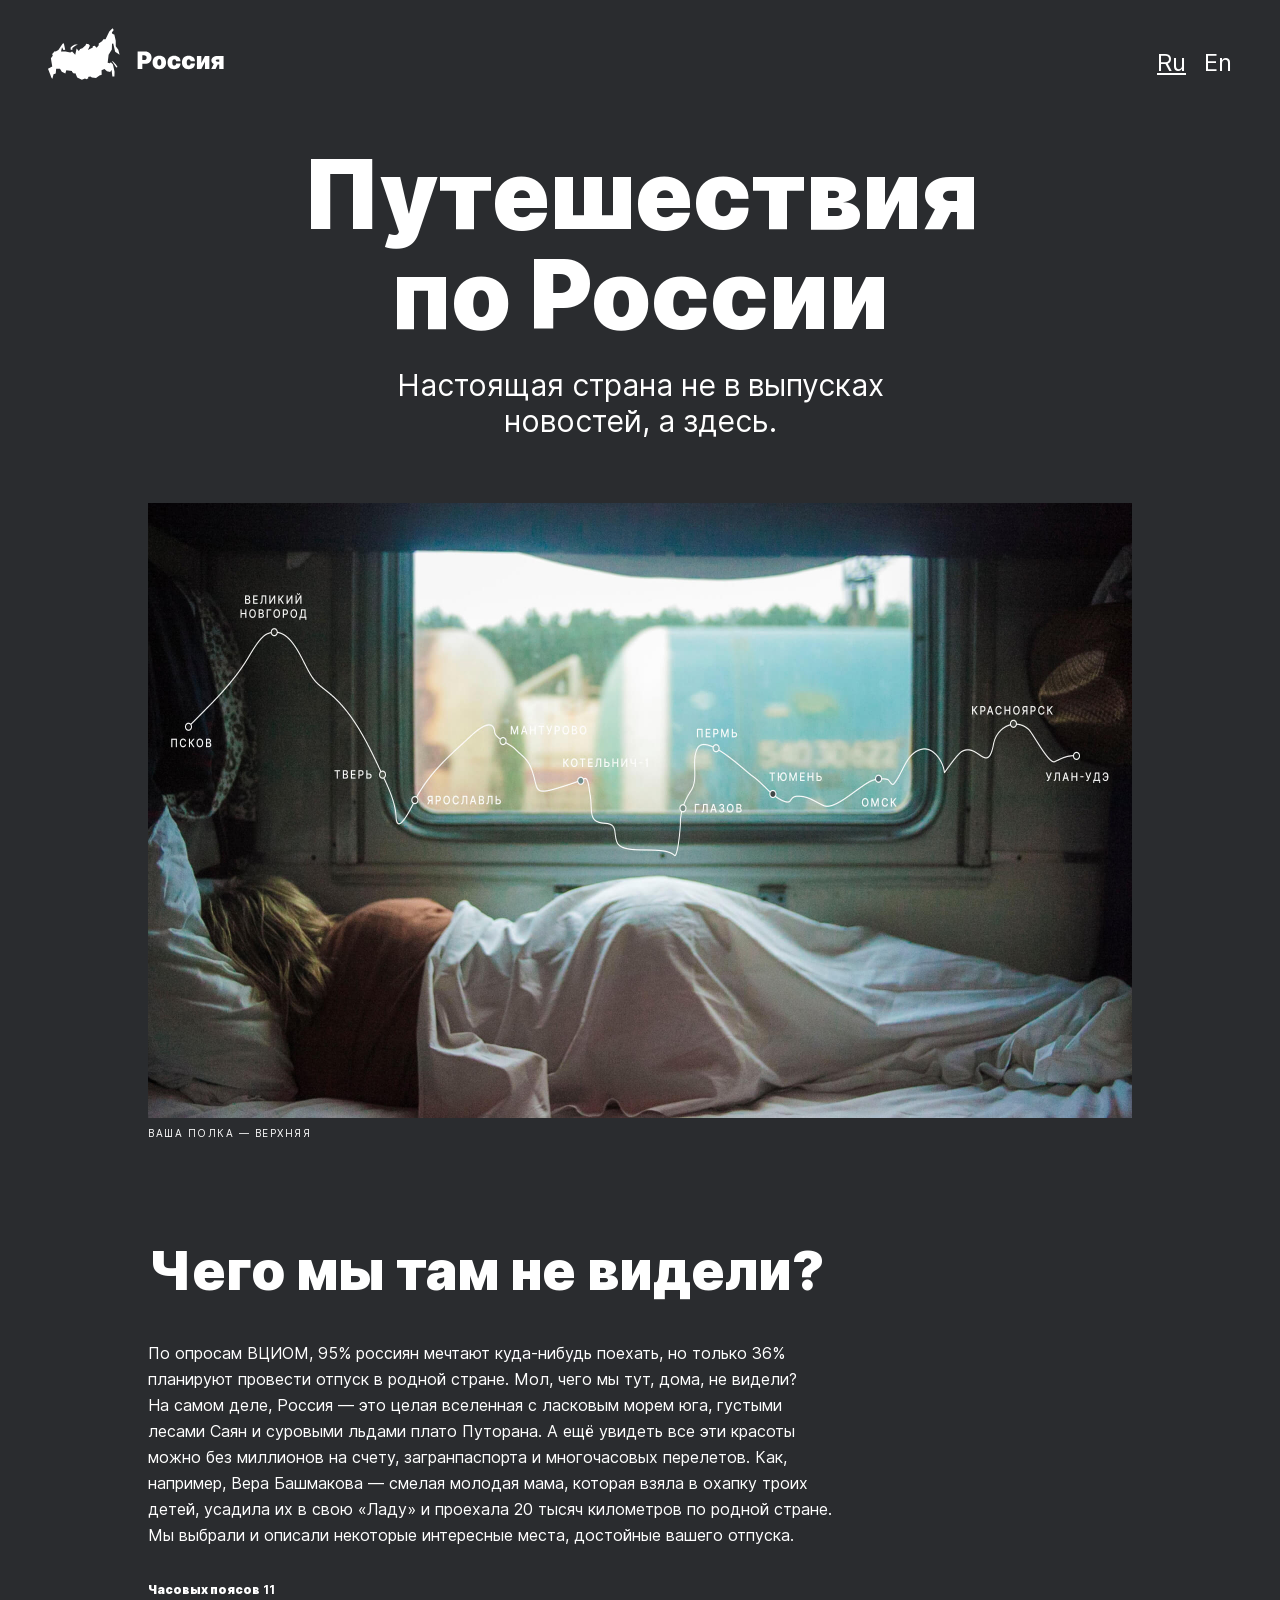
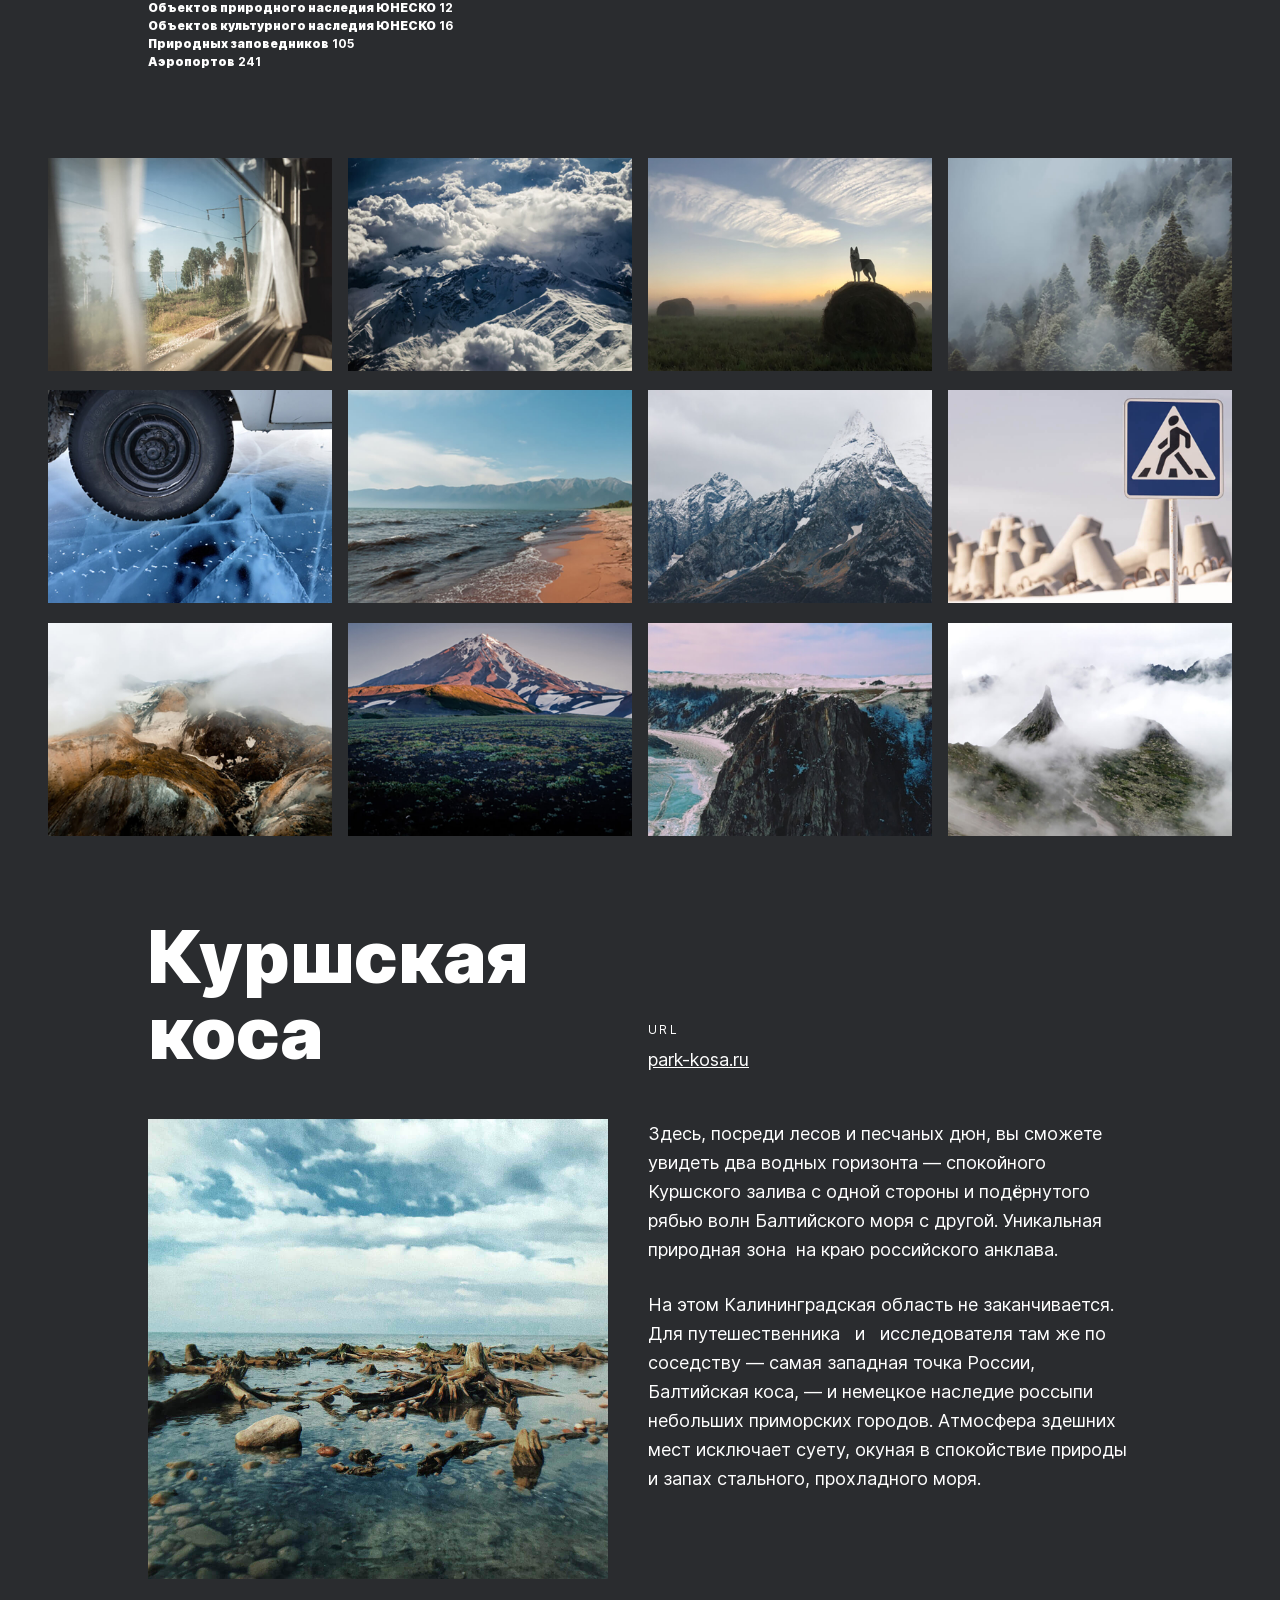
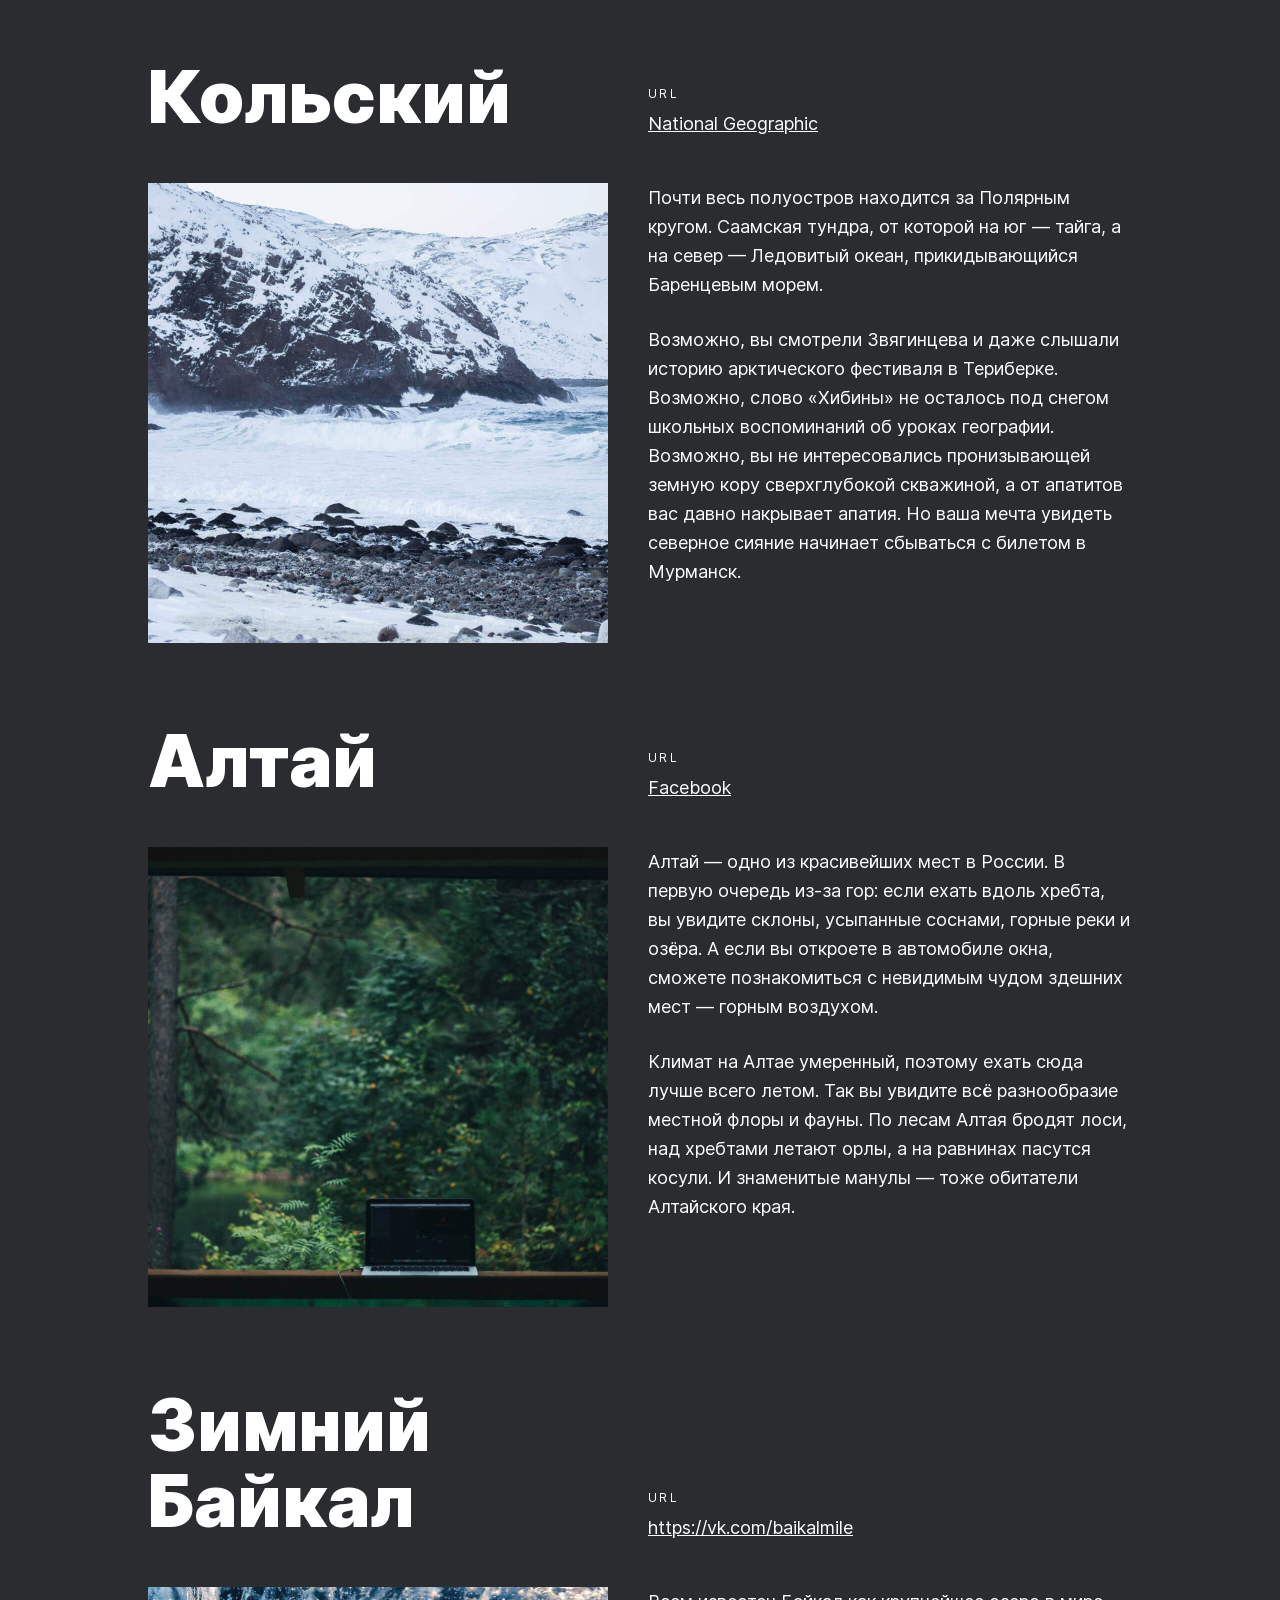
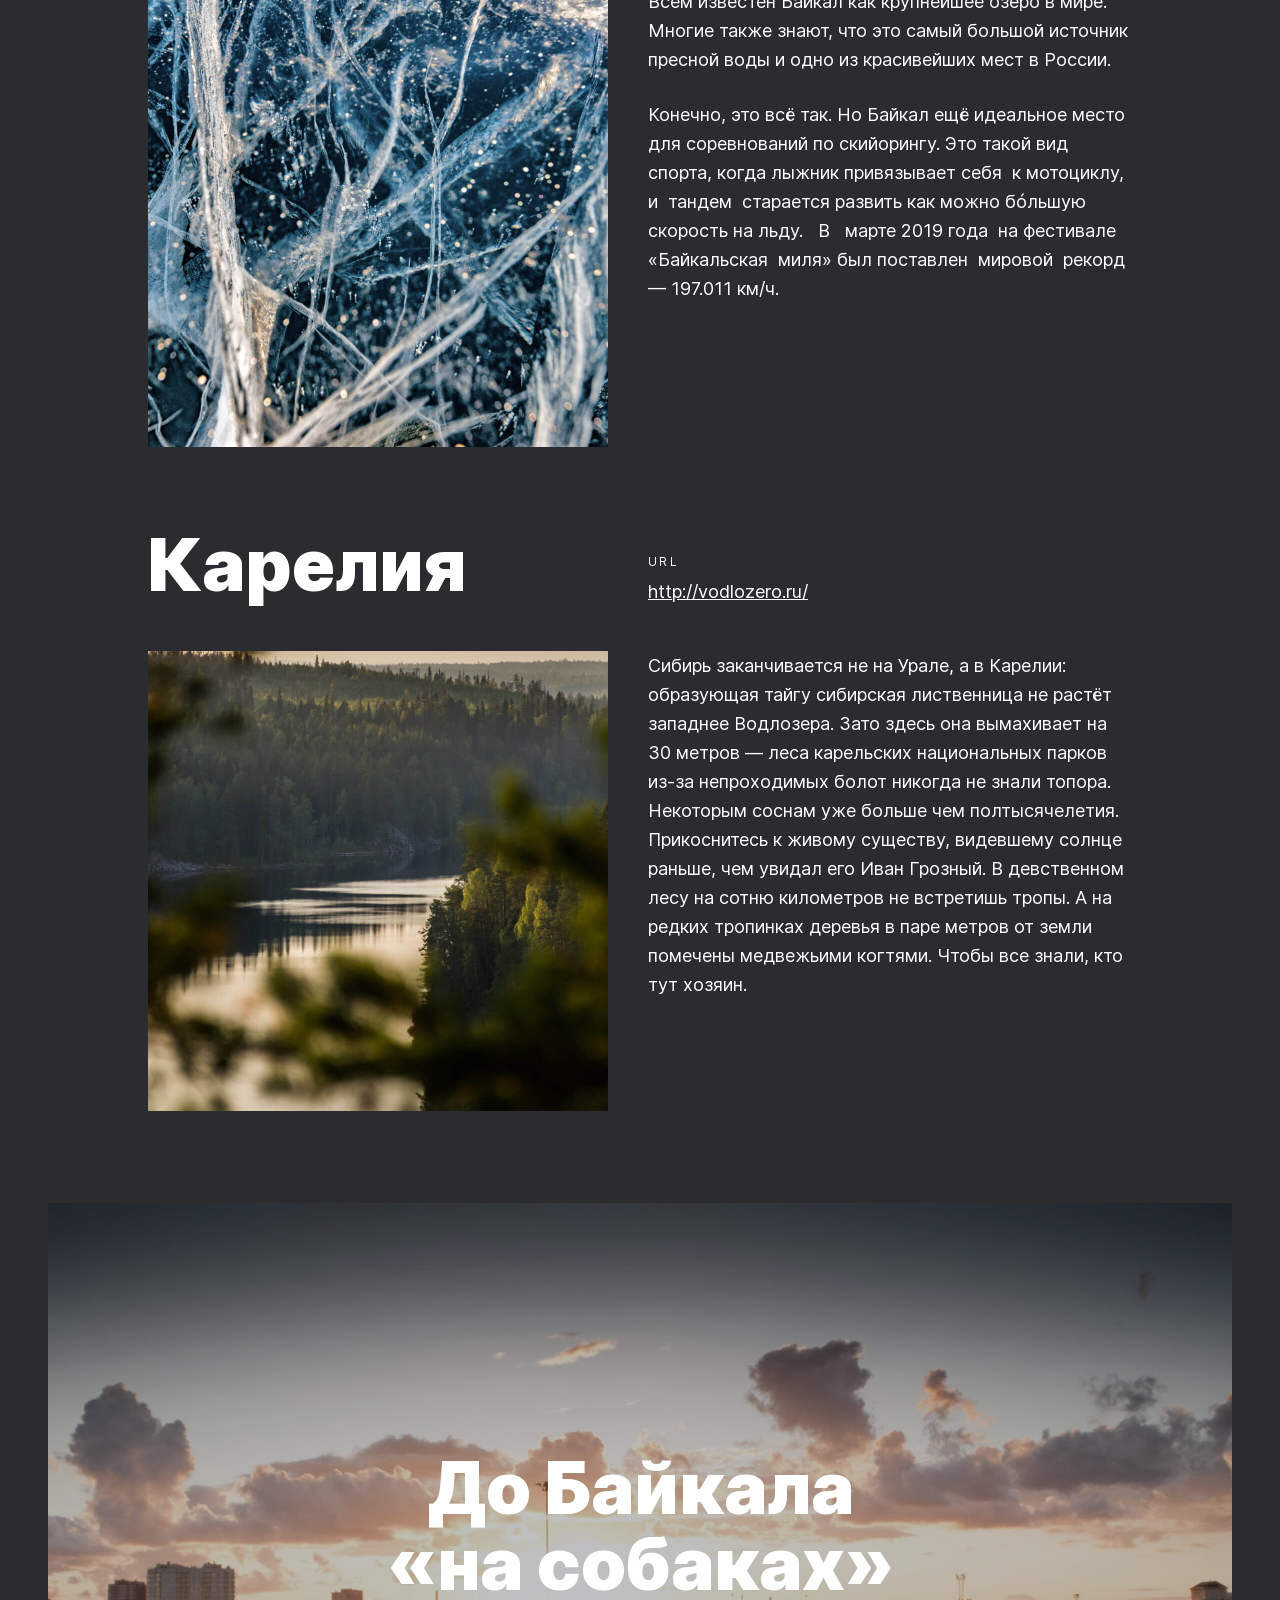
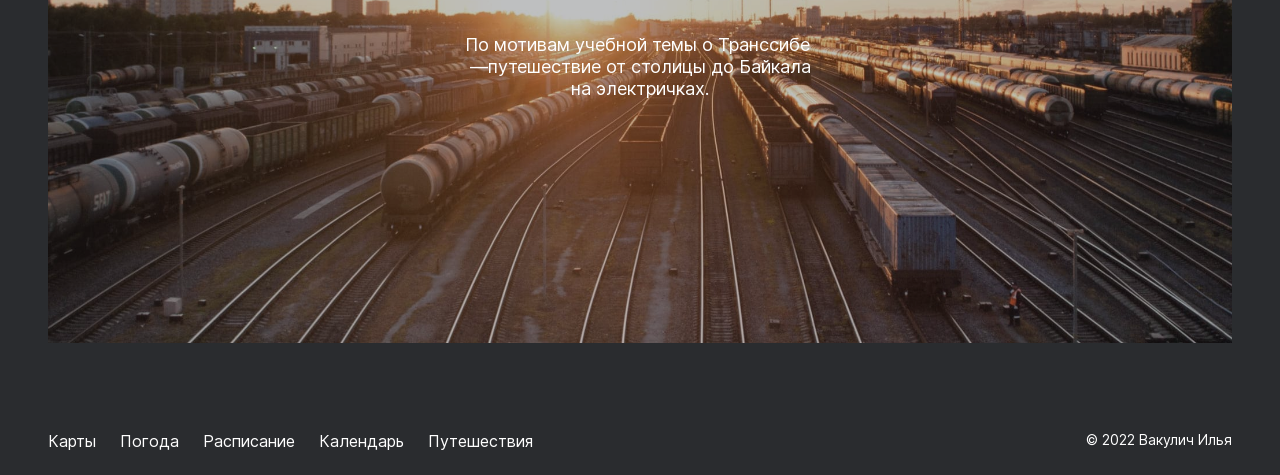
==== commit 53aca4e9: "fixed bags" ====
--- a/index.html
+++ b/index.html
@@ -1,210 +1,339 @@
 <!DOCTYPE html>
 <html lang="ru">
-<head>
-  <meta charset="UTF-8">
-  <meta name="viewport" content="width=device-width, initial-scale=1.0">
-  <title>Путешествия по России</title>
-  <link rel="stylesheet" href="./vendor/normalize.css">
-  <link rel="stylesheet" href="./pages/index.css">
-</head>
-<body class="page">
-  <main>
+  <head>
+    <meta charset="UTF-8" />
+    <meta name="viewport" content="width=device-width, initial-scale=1.0" />
+    <title>Путешествия по России</title>
+    <link rel="stylesheet" href="./vendor/normalize.css" />
+    <link rel="stylesheet" href="./pages/index.css" />
+  </head>
+  <body class="page">
     <header class="header">
-      <img class="header__logo" alt="Лого" src="./images/header-logo.svg">
+      <img class="header__logo" alt="Лого" src="./images/header-logo.svg" />
       <a href="#" class="header__lang-link header__lang-link_activate">Ru</a>
-      <a href="#" class="header__lang-link ">En</a>
+      <a href="#" class="header__lang-link">En</a>
     </header>
-    <section class="lead">
-      <h1 class="lead__title">Путешествия по&nbsp;России</h1>
-      <p class="lead__subtitle">Настоящая страна не&nbsp;в&nbsp;выпусках новостей, а&nbsp;здесь.</p>
-      <img  class="lead__image" alt="Женщина в плацкарте" src="./images/lead-polka.jpg">
-    <p class="lead__caption">ваша полка — верхняя</p>
-    </section>
-    <section class="intro">
-      <h2 class="intro__title">Чего мы&nbsp;там не&nbsp;видели?</h2>
-      <p class="intro__text">
-        По&nbsp;опросам ВЦИОМ, 95% россиян мечтают куда-нибудь поехать, но&nbsp;только&nbsp;36% планируют провести отпуск в&nbsp;родной стране. Мол, чего мы&nbsp;тут, дома, не&nbsp;видели? На&nbsp;самом деле, Россия&nbsp;&mdash; это целая
-        вселенная с&nbsp;ласковым морем юга, густыми лесами Саян и&nbsp;суровыми льдами плато Путорана. А&nbsp;ещё увидеть все эти красоты можно без миллионов на&nbsp;счету, загранпаспорта и&nbsp;многочасовых перелетов. Как, например, Вера Башмакова&nbsp;&mdash; смелая молодая мама, которая взяла в&nbsp;охапку троих детей,
-        усадила их&nbsp;в&nbsp;свою &laquo;Ладу&raquo; и&nbsp;проехала 20&nbsp;тысяч километров по&nbsp;родной стране. Мы&nbsp;выбрали и&nbsp;описали некоторые интересные места, достойные вашего отпуска.
-      </p>
-      <ul class="intro__list">
-        <li><span class="intro__list intro__list_bold">Часовых поясов</span> 11</li>
-        <li><span class="intro__list  intro__list_bold">Объектов природного наследия ЮНЕСКО</span> 12</li>
-        <li><span class="intro__list  intro__list_bold">Объектов культурного наследия ЮНЕСКО</span> 16</li>
-        <li><span class="intro__list  intro__list_bold">Природных заповедников</span> 105</li>
-        <li><span class="intro__list  intro__list_bold">Аэропортов</span> 241</li>
-      </ul>
-    </section>
-    <section>
-      <ul class="photo-grid">
-      <li>
-        <img class="photo-grid__item" alt="Вид из окна" src="./images/photo-grid-train.jpg">
-      </li>
-      <li>
-        <img class="photo-grid__item" alt="Горы" src="./images/photo-grid-atharva-tulsi.jpg">
-      </li>
-      <li>
-        <img class="photo-grid__item" alt="Пёс на сене" src="./images/photo-grid-tuman.jpg">
-      </li>
-      <li>
-        <img class="photo-grid__item" alt="Деревья в тумане" src="./images/photo-grid-sochi.jpg">
-      </li>
-      <li>
-        <img class="photo-grid__item" alt="Колесо на льду" src="./images/photo-grid-arisa.jpg">
-      </li>
-      <li>
-        <img class="photo-grid__item" alt="Пляж" src="./images/photo-grid-baikal.jpg">
-      </li>
-      <li>
-        <img class="photo-grid__item" alt="Снежные горы" src="./images/photo-grid-elbrus.jpg">
-      </li>
-      <li>
-        <img class="photo-grid__item" alt="Знак" src="./images/photo-grid-kondratiev.jpg">
-      </li>
-      <li>
-        <img class="photo-grid__item" alt="Равнина в тумане" src="./images/photo-grid-kamchatka-1.jpg">
-      </li>
-      <li>
-        <img class="photo-grid__item" alt="Вид на гору и плантацию" src="./images/photo-grid-kamchatka-2.jpg">
-      </li>
-      <li>
-        <img class="photo-grid__item" alt="Гора с пляжем" src="./images/photo-grid-baikal-2.jpg">
-      </li>
-      <li>
-        <img class="photo-grid__item" alt="Затуманеные горы" src="./images/photo-grid-ergaki.jpg">
-      </li>
-    </ul>
-    </section>
-    <section> 
-      <ul class="places">       
-        <li class="place">
-          <h2 class="place__title">Куршская&nbsp; коса</h2>
-          <img class="place__image" alt="Коса" src="./images/place-kosa.jpg">
-          <div class="place__website">
-            <p class="place__url-heading">
-              URL
-            </p>
-            <a class="place__link" href="http://park-kosa.ru">park-kosa.ru</a>
-          </div>
-          <div class="place__paragraph">
-          <p class="place__text">
-            Здесь, посреди лесов и песчаных дюн, вы  сможете увидеть два водных горизонта &mdash; спокойного Куршского залива с  одной стороны 
-            и  подёрнутого рябью волн Балтийского моря 
-            с  другой. Уникальная природная зона &nbsp;на краю российского анклава.
-          </p>
-          <p class="place__text">
-            На этом Калининградская область не  заканчивается.&nbsp; Для путешественника 
-            &nbsp; и &nbsp; исследователя там  же по  соседству &mdash; самая западная точка России, Балтийская коса, &mdash; 
-            и  немецкое наследие россыпи небольших приморских городов. Атмосфера здешних мест исключает суету, окуная в  спокойствие природы 
-            и  запах стального, прохладного моря.
-          </p>
-          </div>
-        </li>
-        <li class="place">
-          <h2 class="place__title">Кольский</h2>
-          <img class="place__image" alt="Кольский" src="./images/place-kolsky.jpg">
-          <div class="place__website">
-            <p class="place__url-heading">
-              URL
-            </p>
-            <a class="place__link" href="https://yourshot.nationalgeographic.com/photos/?keywords=kolskiy">National Geographic</a>
-          </div>
-          <div class="place__paragraph">
-          <p class="place__text">
-            Почти весь полуостров находится за Полярным кругом. Саамская тундра, от которой на юг &mdash; 
-            тайга, а на север &mdash; Ледовитый океан, прикидывающийся Баренцевым морем.
-          </p>
-          <p class="place__text">
-            Возможно, вы смотрели Звягинцева и даже слышали историю арктического фестиваля в Териберке.
-            Возможно, слово &laquo;Хибины&raquo; не осталось под снегом школьных воспоминаний об уроках географии.
-            Возможно, вы не интересовались пронизывающей земную кору сверхглубокой скважиной, а от апатитов вас давно накрывает апатия.
-            Но ваша мечта увидеть северное сияние начинает сбываться с билетом
-            в Мурманск.
-          </p>
-          </div>
-        </li>
-        <li class="place">
-          <h2 class="place__title">Алтай</h2>
-          <img class="place__image" alt="Алтай" src="./images/place-altai.jpg">
-          <div class="place__website">
-          <p class="place__url-heading">
-        URL
-          </p>
-          <a class="place__link" href="https://www.facebook.com/vera.bashmakova/posts/10156011613718822">Facebook</a>
-        </div>
-        <div class="place__paragraph">
-          <p class="place__text">
-            Алтай &mdash; одно из красивейших мест в России. 
-            В первую очередь из-за гор: если ехать вдоль хребта, вы увидите склоны, усыпанные соснами, горные реки и озёра.
-            А если вы откроете в автомобиле окна, сможете познакомиться с невидимым чудом здешних мест &mdash; горным воздухом.
-          </p>
-          <p class="place__text">
-            Климат на Алтае умеренный, поэтому ехать сюда лучше всего летом.
-            Так вы увидите всё разнообразие местной флоры и фауны. По лесам Алтая бродят лоси, над хребтами летают орлы, а на равнинах пасутся косули.
-            И знаменитые манулы &mdash; тоже обитатели Алтайского края.
-          </p>
-        </div>
-        </li>
-        <li class="place">
-          <h2 class="place__title">Зимний Байкал</h2>
-          <img class="place__image" alt="Зимний Байкал" src="./images/place-winter-baikal.jpg">
-          <div class="place__website">
-            <p class="place__url-heading">
-              URL
-            </p>
-            <a class="place__link" href="https://vk.com/baikalmile">https://vk.com/baikalmile</a>
-          </div>
-          <div class="place__paragraph">
-          <p class="place__text">
-            Всем известен Байкал как крупнейшее озеро 
-            в мире. Многие также знают, что это самый большой источник пресной воды и одно 
-            из красивейших мест в России.
-          </p>
-          <p class="place__text">
-            Конечно, это всё так. Но Байкал ещё идеальное место для соревнований по скийорингу.
-            Это такой вид спорта, когда лыжник привязывает себя&nbsp; к мотоциклу, и &nbsp;тандем &nbsp;старается развить как можно б&oacute;льшую скорость на льду.
-            &nbsp; В &nbsp; марте 2019 года &nbsp;на фестивале &laquo;Байкальская&nbsp; миля&raquo; был поставлен &nbsp;мировой&nbsp; рекорд &mdash; 197.011 км/ч.
-          </p>
-          </div>
-        </li>
-        <li class="place">
-          <h2 class="place__title">Карелия</h2>
-          <img class="place__image" alt="Карелия" src="./images/place-karelia.jpg">
-          <div class="place__website">
-            <p class="place__url-heading">
-             URL
-           </p>
-          <a class="place__link" href="http://vodlozero.ru">http://vodlozero.ru/</a>
-          </div>
-          <div class="place__paragraph">
-          <p class="place__text">
-            Сибирь заканчивается не на Урале, а в Карелии: образующая тайгу сибирская лиственница не растёт западнее Водлозера. Зато здесь она вымахивает на 30 метров &mdash; леса карельских национальных парков из-за непроходимых болот никогда не знали топора. Некоторым соснам уже больше чем полтысячелетия. Прикоснитесь к живому существу, видевшему солнце раньше, чем увидал его Иван Грозный. 
-            В девственном лесу на сотню километров не встретишь тропы. А на редких тропинках деревья 
-            в паре метров от земли помечены медвежьими когтями. Чтобы все знали, кто тут хозяин.
-          </p>
-          </div>
-        </li>
-      </ul>
-    </section>
-    <section class="cover">
-      <h2 class="cover__title">
-        <a class="cover__link" href="https://stampsy.com/na-elektrichkakh-do-baikala">
-        До&nbsp;Байкала &laquo;на&nbsp;собаках&raquo;</a>
-      </h2>
-      <p class="cover__subtitle">
-        По&nbsp;мотивам учебной темы о&nbsp;Транссибе&nbsp; &mdash;путешествие от&nbsp;столицы до&nbsp;Байкала на&nbsp;электричках.
-      </p>
-    </section>
-  </main>
-  <footer class="footer">
-    <nav>
+    <main>
+      <section class="lead">
+        <h1 class="lead__title">Путешествия по&nbsp;России</h1>
+        <p class="lead__subtitle">
+          Настоящая страна не&nbsp;в&nbsp;выпусках новостей, а&nbsp;здесь.
+        </p>
+        <img
+          class="lead__image"
+          alt="Женщина в плацкарте"
+          src="./images/lead-polka.jpg"
+        />
+        <p class="lead__caption">ваша полка — верхняя</p>
+      </section>
+      <section class="intro">
+        <h2 class="intro__title">Чего мы&nbsp;там не&nbsp;видели?</h2>
+        <p class="intro__text">
+          По&nbsp;опросам ВЦИОМ, 95% россиян мечтают куда-нибудь поехать,
+          но&nbsp;только&nbsp;36% планируют провести отпуск в&nbsp;родной
+          стране. Мол, чего мы&nbsp;тут, дома, не&nbsp;видели? На&nbsp;самом
+          деле, Россия&nbsp;&mdash; это целая вселенная с&nbsp;ласковым морем
+          юга, густыми лесами Саян и&nbsp;суровыми льдами плато Путорана.
+          А&nbsp;ещё увидеть все эти красоты можно без миллионов на&nbsp;счету,
+          загранпаспорта и&nbsp;многочасовых перелетов. Как, например, Вера
+          Башмакова&nbsp;&mdash; смелая молодая мама, которая взяла
+          в&nbsp;охапку троих детей, усадила их&nbsp;в&nbsp;свою
+          &laquo;Ладу&raquo; и&nbsp;проехала 20&nbsp;тысяч километров
+          по&nbsp;родной стране. Мы&nbsp;выбрали и&nbsp;описали некоторые
+          интересные места, достойные вашего отпуска.
+        </p>
+        <ul class="intro__list">
+          <li>
+            <span class="intro__list intro__list_bold">Часовых поясов</span> 11
+          </li>
+          <li>
+            <span class="intro__list intro__list_bold"
+              >Объектов природного наследия ЮНЕСКО</span
+            >
+            12
+          </li>
+          <li>
+            <span class="intro__list intro__list_bold"
+              >Объектов культурного наследия ЮНЕСКО</span
+            >
+            16
+          </li>
+          <li>
+            <span class="intro__list intro__list_bold"
+              >Природных заповедников</span
+            >
+            105
+          </li>
+          <li>
+            <span class="intro__list intro__list_bold">Аэропортов</span> 241
+          </li>
+        </ul>
+      </section>
+      <section>
+        <ul class="photo-grid">
+          <li>
+            <img
+              class="photo-grid__item"
+              alt="Вид из окна"
+              src="./images/photo-grid-train.jpg"
+            />
+          </li>
+          <li>
+            <img
+              class="photo-grid__item"
+              alt="Горы"
+              src="./images/photo-grid-atharva-tulsi.jpg"
+            />
+          </li>
+          <li>
+            <img
+              class="photo-grid__item"
+              alt="Пёс на сене"
+              src="./images/photo-grid-tuman.jpg"
+            />
+          </li>
+          <li>
+            <img
+              class="photo-grid__item"
+              alt="Деревья в тумане"
+              src="./images/photo-grid-sochi.jpg"
+            />
+          </li>
+          <li>
+            <img
+              class="photo-grid__item"
+              alt="Колесо на льду"
+              src="./images/photo-grid-arisa.jpg"
+            />
+          </li>
+          <li>
+            <img
+              class="photo-grid__item"
+              alt="Пляж"
+              src="./images/photo-grid-baikal.jpg"
+            />
+          </li>
+          <li>
+            <img
+              class="photo-grid__item"
+              alt="Снежные горы"
+              src="./images/photo-grid-elbrus.jpg"
+            />
+          </li>
+          <li>
+            <img
+              class="photo-grid__item"
+              alt="Знак"
+              src="./images/photo-grid-kondratiev.jpg"
+            />
+          </li>
+          <li>
+            <img
+              class="photo-grid__item"
+              alt="Равнина в тумане"
+              src="./images/photo-grid-kamchatka-1.jpg"
+            />
+          </li>
+          <li>
+            <img
+              class="photo-grid__item"
+              alt="Вид на гору и плантацию"
+              src="./images/photo-grid-kamchatka-2.jpg"
+            />
+          </li>
+          <li>
+            <img
+              class="photo-grid__item"
+              alt="Гора с пляжем"
+              src="./images/photo-grid-baikal-2.jpg"
+            />
+          </li>
+          <li>
+            <img
+              class="photo-grid__item"
+              alt="Затуманеные горы"
+              src="./images/photo-grid-ergaki.jpg"
+            />
+          </li>
+        </ul>
+      </section>
+      <section>
+        <ul class="places">
+          <li class="place">
+            <h2 class="place__title">Куршская&nbsp; коса</h2>
+            <img
+              class="place__image"
+              alt="Коса"
+              src="./images/place-kosa.jpg"
+            />
+            <div class="place__website">
+              <p class="place__url-heading">URL</p>
+              <a class="place__link" href="http://park-kosa.ru">park-kosa.ru</a>
+            </div>
+            <div class="place__paragraph">
+              <p class="place__text">
+                Здесь, посреди лесов и песчаных дюн, вы сможете увидеть два
+                водных горизонта &mdash; спокойного Куршского залива с одной
+                стороны и подёрнутого рябью волн Балтийского моря с другой.
+                Уникальная природная зона &nbsp;на краю российского анклава.
+              </p>
+              <p class="place__text">
+                На этом Калининградская область не заканчивается.&nbsp; Для
+                путешественника &nbsp; и &nbsp; исследователя там же по
+                соседству &mdash; самая западная точка России, Балтийская коса,
+                &mdash; и немецкое наследие россыпи небольших приморских
+                городов. Атмосфера здешних мест исключает суету, окуная в
+                спокойствие природы и запах стального, прохладного моря.
+              </p>
+            </div>
+          </li>
+          <li class="place">
+            <h2 class="place__title">Кольский</h2>
+            <img
+              class="place__image"
+              alt="Кольский"
+              src="./images/place-kolsky.jpg"
+            />
+            <div class="place__website">
+              <p class="place__url-heading">URL</p>
+              <a
+                class="place__link"
+                href="https://yourshot.nationalgeographic.com/photos/?keywords=kolskiy"
+                >National Geographic</a
+              >
+            </div>
+            <div class="place__paragraph">
+              <p class="place__text">
+                Почти весь полуостров находится за Полярным кругом. Саамская
+                тундра, от которой на юг &mdash; тайга, а на север &mdash;
+                Ледовитый океан, прикидывающийся Баренцевым морем.
+              </p>
+              <p class="place__text">
+                Возможно, вы смотрели Звягинцева и даже слышали историю
+                арктического фестиваля в Териберке. Возможно, слово
+                &laquo;Хибины&raquo; не осталось под снегом школьных
+                воспоминаний об уроках географии. Возможно, вы не интересовались
+                пронизывающей земную кору сверхглубокой скважиной, а от апатитов
+                вас давно накрывает апатия. Но ваша мечта увидеть северное
+                сияние начинает сбываться с билетом в Мурманск.
+              </p>
+            </div>
+          </li>
+          <li class="place">
+            <h2 class="place__title">Алтай</h2>
+            <img
+              class="place__image"
+              alt="Алтай"
+              src="./images/place-altai.jpg"
+            />
+            <div class="place__website">
+              <p class="place__url-heading">URL</p>
+              <a
+                class="place__link"
+                href="https://www.facebook.com/vera.bashmakova/posts/10156011613718822"
+                >Facebook</a
+              >
+            </div>
+            <div class="place__paragraph">
+              <p class="place__text">
+                Алтай &mdash; одно из красивейших мест в России. В первую
+                очередь из-за гор: если ехать вдоль хребта, вы увидите склоны,
+                усыпанные соснами, горные реки и озёра. А если вы откроете в
+                автомобиле окна, сможете познакомиться с невидимым чудом здешних
+                мест &mdash; горным воздухом.
+              </p>
+              <p class="place__text">
+                Климат на Алтае умеренный, поэтому ехать сюда лучше всего летом.
+                Так вы увидите всё разнообразие местной флоры и фауны. По лесам
+                Алтая бродят лоси, над хребтами летают орлы, а на равнинах
+                пасутся косули. И знаменитые манулы &mdash; тоже обитатели
+                Алтайского края.
+              </p>
+            </div>
+          </li>
+          <li class="place">
+            <h2 class="place__title">Зимний Байкал</h2>
+            <img
+              class="place__image"
+              alt="Зимний Байкал"
+              src="./images/place-winter-baikal.jpg"
+            />
+            <div class="place__website">
+              <p class="place__url-heading">URL</p>
+              <a class="place__link" href="https://vk.com/baikalmile"
+                >https://vk.com/baikalmile</a
+              >
+            </div>
+            <div class="place__paragraph">
+              <p class="place__text">
+                Всем известен Байкал как крупнейшее озеро в мире. Многие также
+                знают, что это самый большой источник пресной воды и одно из
+                красивейших мест в России.
+              </p>
+              <p class="place__text">
+                Конечно, это всё так. Но Байкал ещё идеальное место для
+                соревнований по скийорингу. Это такой вид спорта, когда лыжник
+                привязывает себя&nbsp; к мотоциклу, и &nbsp;тандем
+                &nbsp;старается развить как можно б&oacute;льшую скорость на
+                льду. &nbsp; В &nbsp; марте 2019 года &nbsp;на фестивале
+                &laquo;Байкальская&nbsp; миля&raquo; был поставлен
+                &nbsp;мировой&nbsp; рекорд &mdash; 197.011 км/ч.
+              </p>
+            </div>
+          </li>
+          <li class="place">
+            <h2 class="place__title">Карелия</h2>
+            <img
+              class="place__image"
+              alt="Карелия"
+              src="./images/place-karelia.jpg"
+            />
+            <div class="place__website">
+              <p class="place__url-heading">URL</p>
+              <a class="place__link" href="http://vodlozero.ru"
+                >http://vodlozero.ru/</a
+              >
+            </div>
+            <div class="place__paragraph">
+              <p class="place__text">
+                Сибирь заканчивается не на Урале, а в Карелии: образующая тайгу
+                сибирская лиственница не растёт западнее Водлозера. Зато здесь
+                она вымахивает на 30 метров &mdash; леса карельских национальных
+                парков из-за непроходимых болот никогда не знали топора.
+                Некоторым соснам уже больше чем полтысячелетия. Прикоснитесь к
+                живому существу, видевшему солнце раньше, чем увидал его Иван
+                Грозный. В девственном лесу на сотню километров не встретишь
+                тропы. А на редких тропинках деревья в паре метров от земли
+                помечены медвежьими когтями. Чтобы все знали, кто тут хозяин.
+              </p>
+            </div>
+          </li>
+        </ul>
+      </section>
+      <section class="cover">
+        <h2 class="cover__title">
+          <a
+            class="cover__link"
+            href="https://stampsy.com/na-elektrichkakh-do-baikala"
+          >
+            До&nbsp;Байкала &laquo;на&nbsp;собаках&raquo;
+          </a>
+        </h2>
+        <p class="cover__subtitle">
+          По&nbsp;мотивам учебной темы о&nbsp;Транссибе&nbsp; &mdash;путешествие
+          от&nbsp;столицы до&nbsp;Байкала на&nbsp;электричках.
+        </p>
+      </section>
+    </main>
+    <footer class="footer">
+      <nav>
         <a class="footer__link" href="https://yandex.ru/maps">Карты</a>
         <a class="footer__link" href="https://yandex.ru/pogoda">Погода</a>
         <a class="footer__link" href="https://rasp.yandex.ru">Расписание</a>
         <a class="footer__link" href="https://calendar.yandex.ru">Календарь</a>
         <a class="footer__link" href="https://travel.yandex.ru">Путешествия</a>
-    </nav>
-    <p class="footer__copyright">&copy; 2022 Вакулич Илья</p>
-  </footer>
-</body>
-</html>+      </nav>
+      <p class="footer__copyright">&copy; 2022 Вакулич Илья</p>
+    </footer>
+  </body>
+</html>
--- a/pages/index.css
+++ b/pages/index.css
@@ -18,14 +18,14 @@
 @import url(../blocks/photo-grid/photo-grid.css);
 @import url(../blocks/photo-grid/__item/photo-grid__item.css);
 @import url(../blocks/places/places.css);
-@import url(../blocks/places/place/place.css);
-@import url(../blocks/places/place/__title/place__title.css);
-@import url(../blocks/places/place/__website/place__website.css);
-@import url(../blocks/places/place/__url-heading/place__url-heading.css);
-@import url(../blocks/places/place/__link/place__link.css);
-@import url(../blocks/places/place/__paragraph/place__paragraph.css);
-@import url(../blocks/places/place/__text/place__text.css);
-@import url(../blocks/places/place/__image/place__image.css);
+@import url(../blocks/place/place.css);
+@import url(../blocks/place/__title/place__title.css);
+@import url(../blocks/place/__website/place__website.css);
+@import url(../blocks/place/__url-heading/place__url-heading.css);
+@import url(../blocks/place/__link/place__link.css);
+@import url(../blocks/place/__paragraph/place__paragraph.css);
+@import url(../blocks/place/__text/place__text.css);
+@import url(../blocks/place/__image/place__image.css);
 @import url(../blocks/cover/cover.css);
 @import url(../blocks/cover/__title/cover__title.css);
 @import url(../blocks/cover/__subtitle/cover__subtitle.css);
